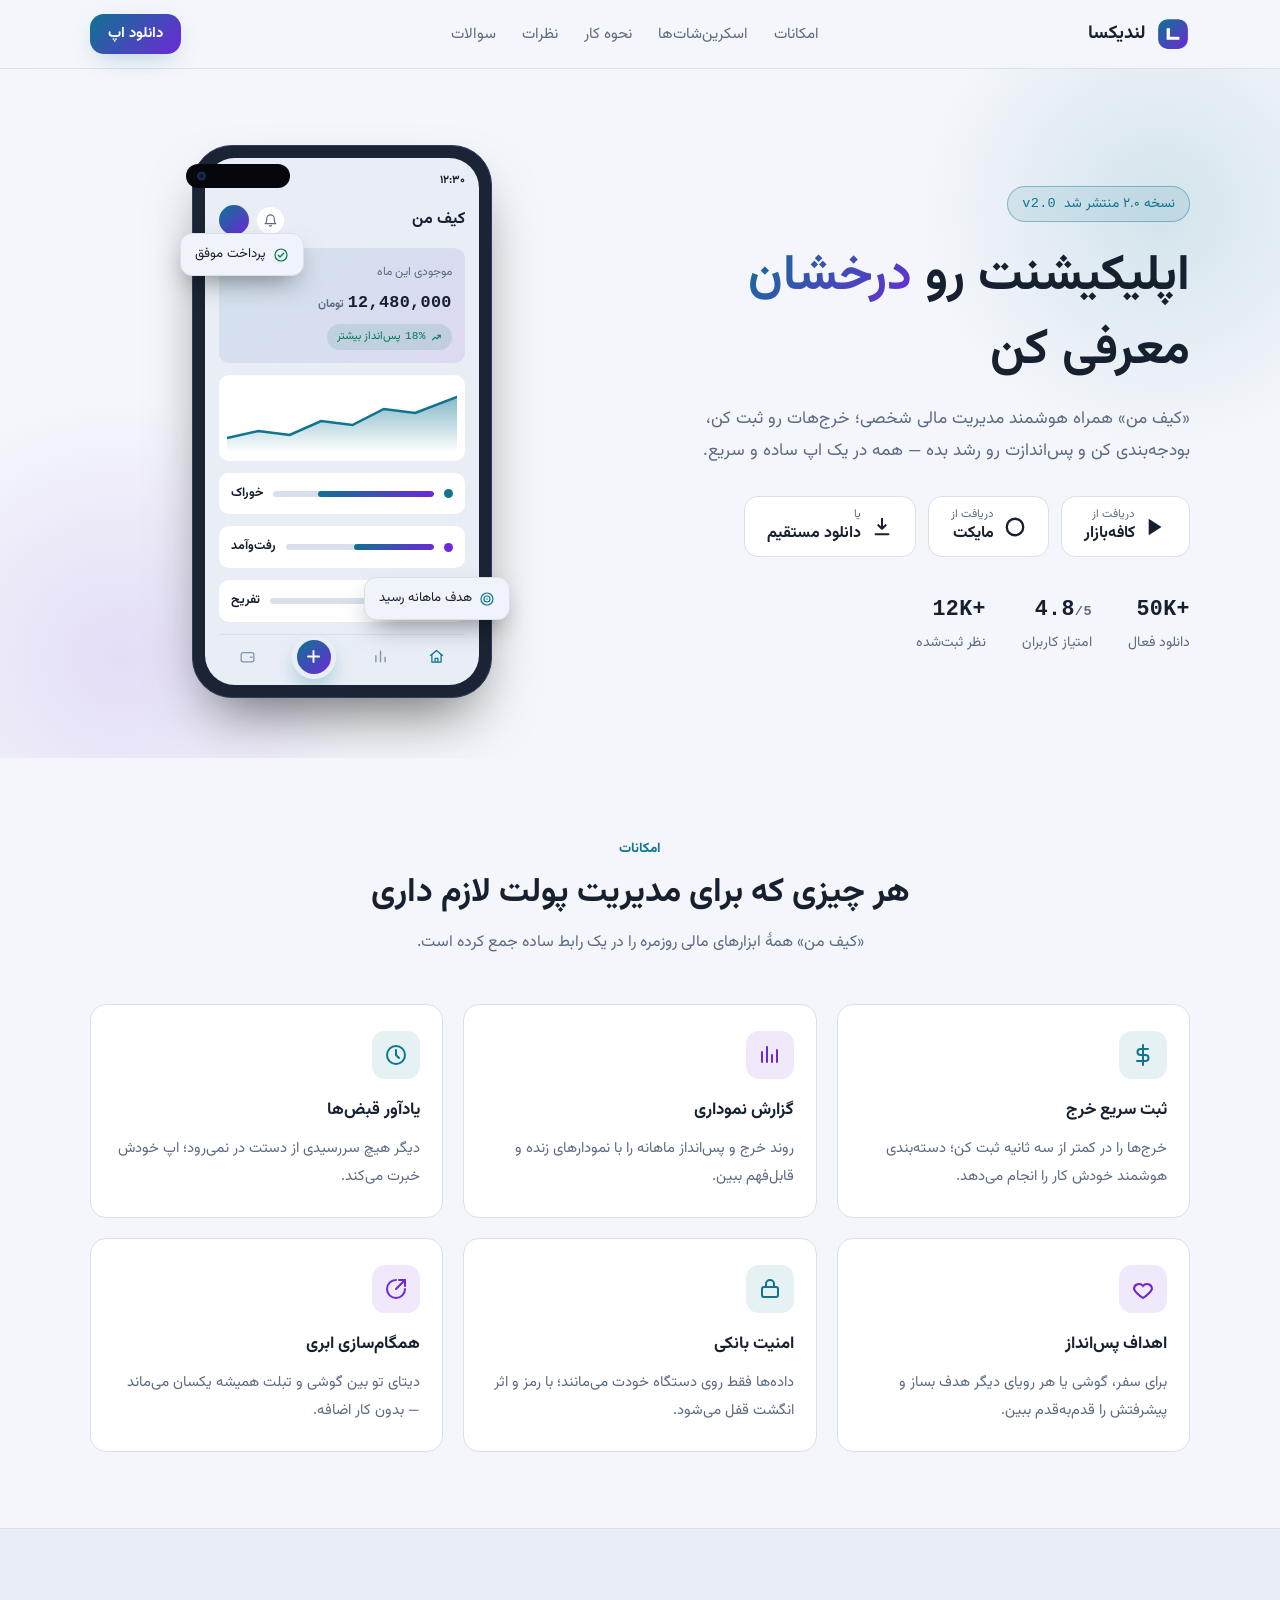
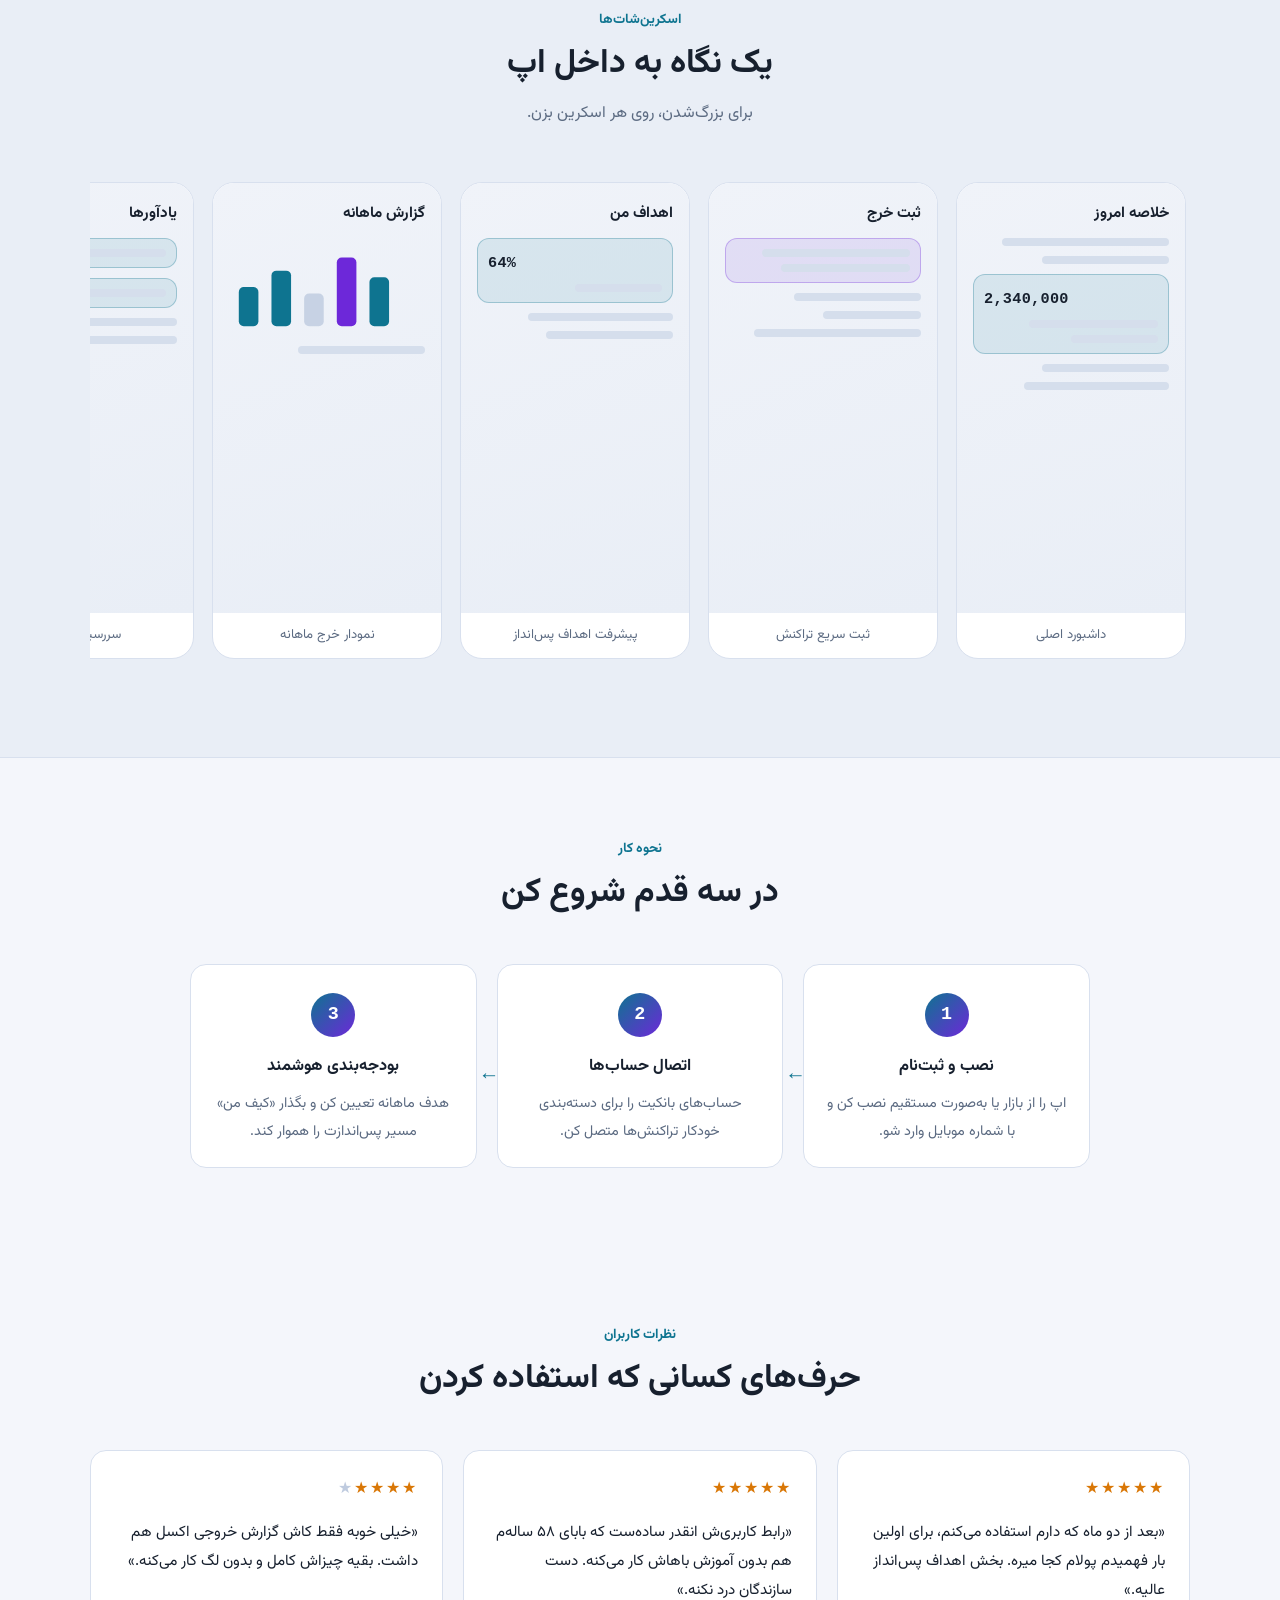
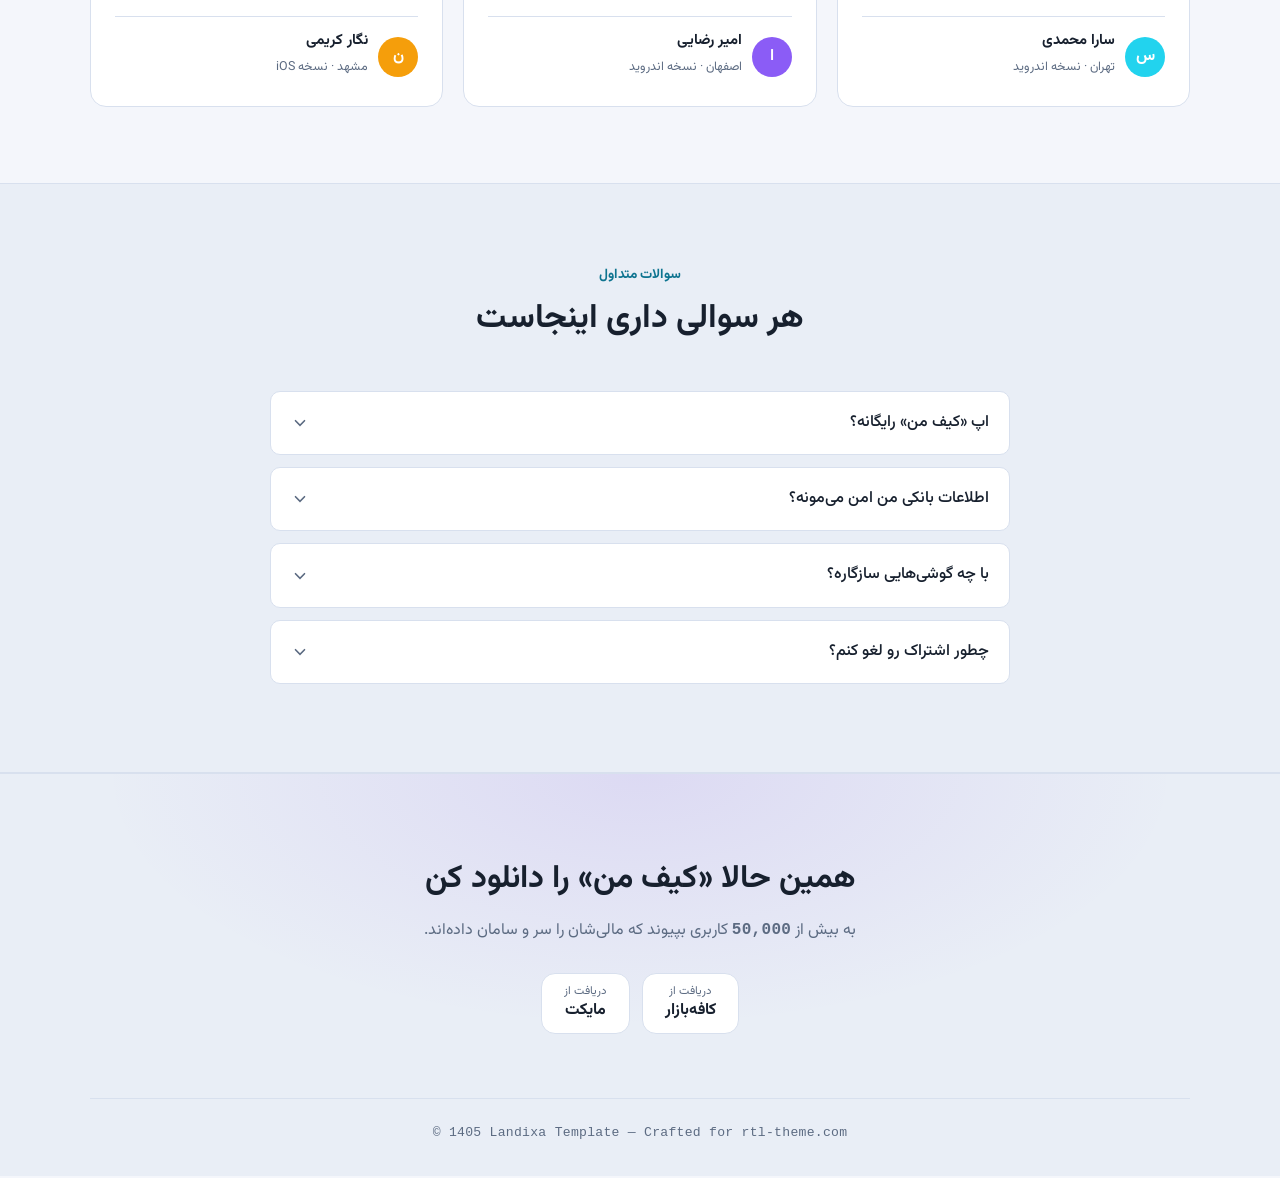
==== home-light.html @ 22a9e602 "feat: Variant B — light/minimal home (ROADMAP Phase 2 item: home-light.html) - home-light.html: copy" ====
<!DOCTYPE html>
<html lang="fa" dir="rtl" data-theme="light">
<head>
<meta charset="UTF-8">
<meta name="viewport" content="width=device-width, initial-scale=1.0">
<title>لندیکسا | قالب HTML لندینگ معرفی اپلیکیشن</title>
<meta name="description" content="لندیکسا، قالب HTML راست‌چین برای معرفی و دانلود اپلیکیشن موبایل — سریع، ریسپانسیو و بدون وابستگی خارجی">
<link rel="stylesheet" href="assets/css/style.css">
</head>
<body>

<!-- ===== Header ===== -->
<header class="site-header" id="top">
  <div class="container header-inner">
    <a class="brand" href="#top" aria-label="لندیکسا">
      <svg class="brand-mark" viewBox="0 0 32 32" width="34" height="34" aria-hidden="true">
        <defs><linearGradient id="lg" x1="0" y1="0" x2="1" y2="1">
          <stop offset="0" style="stop-color:var(--accent)"/><stop offset="1" style="stop-color:var(--accent-2)"/>
        </linearGradient></defs>
        <rect x="2" y="2" width="28" height="28" rx="9" fill="url(#lg)"/>
        <path d="M10 21.5V10.5h3.1v8.2H22v2.8z" style="fill:var(--on-accent)"/>
      </svg>
      <span class="brand-name">لندیکسا</span>
    </a>
    <nav class="main-nav" id="mainNav" aria-label="منوی اصلی">
      <a href="#features">امکانات</a>
      <a href="#screenshots">اسکرین‌شات‌ها</a>
      <a href="#how">نحوه کار</a>
      <a href="#reviews">نظرات</a>
      <a href="#faq">سوالات</a>
    </nav>
    <div class="header-actions">
      <a class="btn btn-primary btn-sm" href="#download">دانلود اپ</a>
      <button class="nav-toggle" id="navToggle" aria-expanded="false" aria-controls="mainNav" aria-label="باز و بسته کردن منو">
        <span></span><span></span><span></span>
      </button>
    </div>
  </div>
</header>

<main>
<!-- ===== Hero ===== -->
<section class="hero">
  <div class="container hero-grid">
    <div class="hero-copy">
      <span class="hero-badge">نسخه ۲.۰ منتشر شد <bdi class="en">v2.0</bdi></span>
      <h1>اپلیکیشنت رو <span class="grad">درخشان</span> معرفی کن</h1>
      <p class="lead">«کیف من» همراه هوشمند مدیریت مالی شخصی؛ خرج‌هات رو ثبت کن، بودجه‌بندی کن و پس‌اندازت رو رشد بده — همه در یک اپ ساده و سریع.</p>
      <div class="store-buttons">
        <!-- placeholder links: replace each href with the real store / APK link -->
        <a class="btn btn-store" href="#" data-store-demo aria-label="دریافت از کافه بازار">
          <svg viewBox="0 0 24 24" width="22" height="22" aria-hidden="true"><path d="M4 3l14 9L4 21V3z" fill="currentColor"/></svg>
          <span><small>دریافت از</small>کافه‌بازار</span>
        </a>
        <a class="btn btn-store" href="#" data-store-demo aria-label="دریافت از مایکت">
          <svg viewBox="0 0 24 24" width="22" height="22" aria-hidden="true"><circle cx="12" cy="12" r="9" fill="none" stroke="currentColor" stroke-width="2.5"/></svg>
          <span><small>دریافت از</small>مایکت</span>
        </a>
        <a class="btn btn-store" href="#" data-store-demo aria-label="دانلود مستقیم فایل نصب">
          <svg viewBox="0 0 24 24" width="22" height="22" aria-hidden="true"><path d="M12 3v11m0 0l-4-4m4 4l4-4M5 20h14" fill="none" stroke="currentColor" stroke-width="2.2" stroke-linecap="round"/></svg>
          <span><small>یا</small>دانلود مستقیم</span>
        </a>
      </div>
      <ul class="hero-stats">
        <li><b class="en">50K+</b><span>دانلود فعال</span></li>
        <li><b class="en">4.8<i>/5</i></b><span>امتیاز کاربران</span></li>
        <li><b class="en">12K+</b><span>نظر ثبت‌شده</span></li>
      </ul>
    </div>
    <div class="hero-visual" aria-hidden="true">
      <div class="phone">
        <div class="phone-notch"><span class="phone-cam"></span></div>
        <div class="phone-screen">
          <div class="status-bar">
            <span class="status-time">۱۲:۳۰</span>
            <span class="status-icons">
              <svg viewBox="0 0 24 24" width="14" height="14" aria-hidden="true"><path d="M3 18h3v-4H3v4zm5.5 0h3V9h-3v9zM14 18h3V5h-3v13zm5.5 0h3v-8h-3v8z" fill="currentColor"/></svg>
              <svg viewBox="0 0 24 24" width="15" height="15" aria-hidden="true"><path d="M2.5 9.5a14 14 0 0119 0M5.5 13a9.5 9.5 0 0113 0M8.6 16.4a5 5 0 016.8 0" fill="none" stroke="currentColor" stroke-width="2" stroke-linecap="round"/><circle cx="12" cy="19.5" r="1.6" fill="currentColor"/></svg>
              <svg viewBox="0 0 24 24" width="18" height="18" aria-hidden="true"><rect x="2" y="8" width="17" height="9" rx="2.5" fill="none" stroke="currentColor" stroke-width="1.8"/><path d="M22 11v3" stroke="currentColor" stroke-width="2" stroke-linecap="round"/><rect x="4.5" y="10.5" width="9" height="4" rx="1" fill="currentColor"/></svg>
            </span>
          </div>
          <div class="app-head">
            <span class="app-title">کیف من</span>
            <span class="app-head-end">
              <span class="app-bell">
                <svg viewBox="0 0 24 24" width="15" height="15" aria-hidden="true"><path d="M18 9a6 6 0 10-12 0c0 6.5-2.5 8-2.5 8h17S18 15.5 18 9z" fill="none" stroke="currentColor" stroke-width="1.8" stroke-linecap="round" stroke-linejoin="round"/><path d="M10.3 20a2 2 0 003.4 0" fill="none" stroke="currentColor" stroke-width="1.8" stroke-linecap="round"/></svg>
              </span>
              <span class="app-avatar"></span>
            </span>
          </div>
          <div class="app-balance">
            <small>موجودی این ماه</small>
            <b><span class="en">12,480,000</span> <i>تومان</i></b>
            <span class="chip chip-up">
              <svg viewBox="0 0 24 24" width="11" height="11" aria-hidden="true"><path d="M3 17l6-6 4 4 7-8" fill="none" stroke="currentColor" stroke-width="2.4" stroke-linecap="round" stroke-linejoin="round"/><path d="M14.5 7H20v5.5" fill="none" stroke="currentColor" stroke-width="2.4" stroke-linecap="round" stroke-linejoin="round"/></svg>
              <span class="en">18%</span> پس‌انداز بیشتر
            </span>
          </div>
          <div class="app-chart">
            <svg aria-hidden="true" viewBox="0 0 220 70" preserveAspectRatio="none">
              <defs><linearGradient id="cg" x1="0" y1="0" x2="0" y2="1">
                <stop offset="0" style="stop-color:var(--accent)" stop-opacity=".5"/><stop offset="1" style="stop-color:var(--accent)" stop-opacity="0"/>
              </linearGradient></defs>
              <path d="M0 55 L30 48 L60 52 L90 38 L120 42 L150 26 L180 30 L220 14 L220 70 L0 70 Z" fill="url(#cg)"/>
              <path d="M0 55 L30 48 L60 52 L90 38 L120 42 L150 26 L180 30 L220 14" fill="none" style="stroke:var(--accent)" stroke-width="2.5" stroke-linecap="round"/>
            </svg>
          </div>
          <div class="app-row"><span class="dot dot-a"></span><div class="bar"><i style="inline-size:72%"></i></div><b>خوراک</b></div>
          <div class="app-row"><span class="dot dot-b"></span><div class="bar"><i style="inline-size:54%"></i></div><b>رفت‌وآمد</b></div>
          <div class="app-row"><span class="dot dot-c"></span><div class="bar"><i style="inline-size:33%"></i></div><b>تفریح</b></div>
          <div class="app-nav">
            <span class="app-nav-btn on">
              <svg viewBox="0 0 24 24" width="17" height="17" aria-hidden="true"><path d="M3.5 10.5L12 3.5l8.5 7" fill="none" stroke="currentColor" stroke-width="1.8" stroke-linecap="round" stroke-linejoin="round"/><path d="M5.5 9.5V20h13V9.5" fill="none" stroke="currentColor" stroke-width="1.8" stroke-linecap="round" stroke-linejoin="round"/><path d="M10 20v-5.5h4V20" fill="none" stroke="currentColor" stroke-width="1.8" stroke-linejoin="round"/></svg>
            </span>
            <span class="app-nav-btn">
              <svg viewBox="0 0 24 24" width="17" height="17" aria-hidden="true"><path d="M5.5 19.5V11M12 19.5V4.5M18.5 19.5v-6.5" fill="none" stroke="currentColor" stroke-width="2" stroke-linecap="round"/></svg>
            </span>
            <span class="app-fab">
              <svg viewBox="0 0 24 24" width="19" height="19" aria-hidden="true"><path d="M12 5v14M5 12h14" fill="none" stroke="currentColor" stroke-width="2.4" stroke-linecap="round"/></svg>
            </span>
            <span class="app-nav-btn">
              <svg viewBox="0 0 24 24" width="17" height="17" aria-hidden="true"><rect x="3" y="6.5" width="18" height="13" rx="3" fill="none" stroke="currentColor" stroke-width="1.8"/><path d="M16 13h2.5" stroke="currentColor" stroke-width="1.8" stroke-linecap="round"/></svg>
            </span>
          </div>
        </div>
      </div>
      <div class="float-chip fc-1">
        <svg viewBox="0 0 24 24" width="16" height="16" aria-hidden="true"><circle cx="12" cy="12" r="9" fill="none" stroke="currentColor" stroke-width="1.8"/><path d="M8 12.5l2.5 2.5L16 9.5" fill="none" stroke="currentColor" stroke-width="2" stroke-linecap="round" stroke-linejoin="round"/></svg>
        پرداخت موفق
      </div>
      <div class="float-chip fc-2">
        <svg viewBox="0 0 24 24" width="16" height="16" aria-hidden="true"><circle cx="12" cy="12" r="9" fill="none" stroke="currentColor" stroke-width="1.8"/><circle cx="12" cy="12" r="4.5" fill="none" stroke="currentColor" stroke-width="1.8"/><circle cx="12" cy="12" r="1.2" fill="currentColor"/></svg>
        هدف ماهانه رسید
      </div>
    </div>
  </div>
</section>
<!-- ===== Features ===== -->
<section class="section" id="features">
  <div class="container">
    <div class="section-head">
      <span class="kicker">امکانات</span>
      <h2>هر چیزی که برای مدیریت پولت لازم داری</h2>
      <p>«کیف من» همهٔ ابزارهای مالی روزمره را در یک رابط ساده جمع کرده است.</p>
    </div>
    <div class="features-grid">
      <article class="feature-card">
        <div class="feature-icon"><svg aria-hidden="true" viewBox="0 0 24 24" width="24" height="24" fill="none" stroke="currentColor" stroke-width="2" stroke-linecap="round"><path d="M12 2v20M17 6H9.5a3 3 0 000 6h5a3 3 0 010 6H6"/></svg></div>
        <h3>ثبت سریع خرج</h3>
        <p>خرج‌ها را در کمتر از سه ثانیه ثبت کن؛ دسته‌بندی هوشمند خودش کار را انجام می‌دهد.</p>
      </article>
      <article class="feature-card">
        <div class="feature-icon"><svg aria-hidden="true" viewBox="0 0 24 24" width="24" height="24" fill="none" stroke="currentColor" stroke-width="2" stroke-linecap="round"><path d="M4 19V9m5 10V4m5 15v-7m5 7V7"/></svg></div>
        <h3>گزارش نموداری</h3>
        <p>روند خرج و پس‌انداز ماهانه را با نمودارهای زنده و قابل‌فهم ببین.</p>
      </article>
      <article class="feature-card">
        <div class="feature-icon"><svg aria-hidden="true" viewBox="0 0 24 24" width="24" height="24" fill="none" stroke="currentColor" stroke-width="2" stroke-linecap="round"><circle cx="12" cy="12" r="9"/><path d="M12 7v5l3 3"/></svg></div>
        <h3>یادآور قبض‌ها</h3>
        <p>دیگر هیچ سررسیدی از دستت در نمی‌رود؛ اپ خودش خبرت می‌کند.</p>
      </article>
      <article class="feature-card">
        <div class="feature-icon"><svg aria-hidden="true" viewBox="0 0 24 24" width="24" height="24" fill="none" stroke="currentColor" stroke-width="2" stroke-linecap="round"><path d="M12 21s-7-4.6-9-9a5 5 0 019-3 5 5 0 019 3c-2 4.4-9 9-9 9z"/></svg></div>
        <h3>اهداف پس‌انداز</h3>
        <p>برای سفر، گوشی یا هر رویای دیگر هدف بساز و پیشرفتش را قدم‌به‌قدم ببین.</p>
      </article>
      <article class="feature-card">
        <div class="feature-icon"><svg aria-hidden="true" viewBox="0 0 24 24" width="24" height="24" fill="none" stroke="currentColor" stroke-width="2" stroke-linecap="round"><rect x="4" y="10" width="16" height="10" rx="2"/><path d="M8 10V7a4 4 0 018 0v3"/></svg></div>
        <h3>امنیت بانکی</h3>
        <p>داده‌ها فقط روی دستگاه خودت می‌مانند؛ با رمز و اثر انگشت قفل می‌شود.</p>
      </article>
      <article class="feature-card">
        <div class="feature-icon"><svg aria-hidden="true" viewBox="0 0 24 24" width="24" height="24" fill="none" stroke="currentColor" stroke-width="2" stroke-linecap="round"><path d="M21 12a9 9 0 11-9-9"/><path d="M21 3l-9 9"/><path d="M15 3h6v6"/></svg></div>
        <h3>همگام‌سازی ابری</h3>
        <p>دیتای تو بین گوشی و تبلت همیشه یکسان می‌ماند — بدون کار اضافه.</p>
      </article>
    </div>
  </div>
</section>
<!-- ===== Screenshots ===== -->
<section class="section section-alt" id="screenshots">
  <div class="container">
    <div class="section-head">
      <span class="kicker">اسکرین‌شات‌ها</span>
      <h2>یک نگاه به داخل اپ</h2>
      <p>برای بزرگ‌شدن، روی هر اسکرین بزن.</p>
    </div>
    <div class="shots-scroll" tabindex="0" aria-label="گالری اسکرین‌شات — با اسکرول ببینید">
      <figure class="shot" data-shot tabindex="0" role="button" aria-label="بزرگ‌نمایی: داشبورد اصلی">
        <div class="shot-screen">
          <b>خلاصه امروز</b>
          <span class="ln ln-a"></span><span class="ln ln-b"></span>
          <div class="shot-block"><b class="en">2,340,000</b><span class="ln ln-c"></span><span class="ln ln-d"></span></div>
          <span class="ln ln-b"></span><span class="ln ln-c"></span>
        </div>
        <figcaption class="shot-caption">داشبورد اصلی</figcaption>
      </figure>
      <figure class="shot" data-shot tabindex="0" role="button" aria-label="بزرگ‌نمایی: ثبت سریع تراکنش">
        <div class="shot-screen alt">
          <b>ثبت خرج</b>
          <div class="shot-block"><span class="ln ln-a"></span><span class="ln ln-c"></span></div>
          <span class="ln ln-b"></span><span class="ln ln-d"></span><span class="ln ln-a"></span>
        </div>
        <figcaption class="shot-caption">ثبت سریع تراکنش</figcaption>
      </figure>
      <figure class="shot" data-shot tabindex="0" role="button" aria-label="بزرگ‌نمایی: پیشرفت اهداف پس‌انداز">
        <div class="shot-screen">
          <b>اهداف من</b>
          <div class="shot-block"><b class="en">64%</b><span class="ln ln-d"></span></div>
          <span class="ln ln-c"></span><span class="ln ln-b"></span>
        </div>
        <figcaption class="shot-caption">پیشرفت اهداف پس‌انداز</figcaption>
      </figure>
      <figure class="shot" data-shot tabindex="0" role="button" aria-label="بزرگ‌نمایی: نمودار خرج ماهانه">
        <div class="shot-screen alt">
          <b>گزارش ماهانه</b>
          <svg aria-hidden="true" viewBox="0 0 120 60" style="inline-size:100%"><rect x="6" y="30" width="12" height="24" rx="3" style="fill:var(--accent)"/><rect x="26" y="20" width="12" height="34" rx="3" style="fill:var(--accent)"/><rect x="46" y="34" width="12" height="20" rx="3" style="fill:var(--data-idle)"/><rect x="66" y="12" width="12" height="42" rx="3" style="fill:var(--accent-2)"/><rect x="86" y="24" width="12" height="30" rx="3" style="fill:var(--accent)"/></svg>
          <span class="ln ln-b"></span>
        </div>
        <figcaption class="shot-caption">نمودار خرج ماهانه</figcaption>
      </figure>
      <figure class="shot" data-shot tabindex="0" role="button" aria-label="بزرگ‌نمایی: سررسید قبض‌ها">
        <div class="shot-screen">
          <b>یادآورها</b>
          <div class="shot-block"><span class="ln ln-a"></span></div>
          <div class="shot-block"><span class="ln ln-c"></span></div>
          <span class="ln ln-b"></span><span class="ln ln-d"></span>
        </div>
        <figcaption class="shot-caption">سررسید قبض‌ها</figcaption>
      </figure>
    </div>
  </div>
</section>

<!-- ===== How it works ===== -->
<section class="section" id="how">
  <div class="container">
    <div class="section-head">
      <span class="kicker">نحوه کار</span>
      <h2>در سه قدم شروع کن</h2>
    </div>
    <ol class="steps-grid">
      <li class="step-card">
        <b class="step-num en">1</b>
        <h3>نصب و ثبت‌نام</h3>
        <p>اپ را از بازار یا به‌صورت مستقیم نصب کن و با شماره موبایل وارد شو.</p>
      </li>
      <li class="step-card">
        <b class="step-num en">2</b>
        <h3>اتصال حساب‌ها</h3>
        <p>حساب‌های بانکیت را برای دسته‌بندی خودکار تراکنش‌ها متصل کن.</p>
      </li>
      <li class="step-card">
        <b class="step-num en">3</b>
        <h3>بودجه‌بندی هوشمند</h3>
        <p>هدف ماهانه تعیین کن و بگذار «کیف من» مسیر پس‌اندازت را هموار کند.</p>
      </li>
    </ol>
  </div>
</section>
<!-- ===== Reviews ===== -->
<section class="section" id="reviews">
  <div class="container">
    <div class="section-head">
      <span class="kicker">نظرات کاربران</span>
      <h2>حرف‌های کسانی که استفاده کردن</h2>
    </div>
    <div class="reviews-grid">
      <article class="review-card">
        <div class="review-stars" aria-label="امتیاز 5 از 5">★★★★★</div>
        <p>«بعد از دو ماه که دارم استفاده می‌کنم، برای اولین بار فهمیدم پولام کجا میره. بخش اهداف پس‌انداز عالیه.»</p>
        <footer><span class="review-avatar" style="--av:#22D3EE">س</span><div><b>سارا محمدی</b><small>تهران · نسخه اندروید</small></div></footer>
      </article>
      <article class="review-card">
        <div class="review-stars" aria-label="امتیاز 5 از 5">★★★★★</div>
        <p>«رابط کاربری‌ش انقدر ساده‌ست که بابای ۵۸ ساله‌م هم بدون آموزش باهاش کار می‌کنه. دست سازندگان درد نکنه.»</p>
        <footer><span class="review-avatar" style="--av:#8B5CF6">ا</span><div><b>امیر رضایی</b><small>اصفهان · نسخه اندروید</small></div></footer>
      </article>
      <article class="review-card">
        <div class="review-stars" aria-label="امتیاز 4 از 5">★★★★<span class="off">★</span></div>
        <p>«خیلی خوبه فقط کاش گزارش خروجی اکسل هم داشت. بقیه چیزاش کامل و بدون لگ کار می‌کنه.»</p>
        <footer><span class="review-avatar" style="--av:#F59E0B">ن</span><div><b>نگار کریمی</b><small>مشهد · نسخه iOS</small></div></footer>
      </article>
    </div>
  </div>
</section>

<!-- ===== FAQ ===== -->
<section class="section section-alt" id="faq">
  <div class="container faq-wrap">
    <div class="section-head">
      <span class="kicker">سوالات متداول</span>
      <h2>هر سوالی داری اینجاست</h2>
    </div>
    <details class="faq-item">
      <summary>اپ «کیف من» رایگانه؟<svg class="faq-chev" aria-hidden="true" viewBox="0 0 24 24" width="18" height="18"><path d="M6 9l6 6 6-6" fill="none" stroke="currentColor" stroke-width="2.2" stroke-linecap="round"/></svg></summary>
      <p>نسخه پایه کاملاً رایگانه. امکانات حرفه‌ای مثل گزارش نامحدود و همگام‌سازی ابری در اشتراک «کیف من پلاس» ارائه می‌شود.</p>
    </details>
    <details class="faq-item">
      <summary>اطلاعات بانکی من امن می‌مونه؟<svg class="faq-chev" aria-hidden="true" viewBox="0 0 24 24" width="18" height="18"><path d="M6 9l6 6 6-6" fill="none" stroke="currentColor" stroke-width="2.2" stroke-linecap="round"/></svg></summary>
      <p>بله. داده‌ها به‌صورت رمزنگاری‌شده فقط روی دستگاه شما ذخیره می‌شوند و هیچ اطلاعات حساسی روی سرور نگهداری نمی‌شود.</p>
    </details>
    <details class="faq-item">
      <summary>با چه گوشی‌هایی سازگاره؟<svg class="faq-chev" aria-hidden="true" viewBox="0 0 24 24" width="18" height="18"><path d="M6 9l6 6 6-6" fill="none" stroke="currentColor" stroke-width="2.2" stroke-linecap="round"/></svg></summary>
      <p>اندروید <span class="en">8+</span> و iOS <span class="en">13+</span>. روی تبلت هم رابط بهینه‌شده دارد.</p>
    </details>
    <details class="faq-item">
      <summary>چطور اشتراک رو لغو کنم؟<svg class="faq-chev" aria-hidden="true" viewBox="0 0 24 24" width="18" height="18"><path d="M6 9l6 6 6-6" fill="none" stroke="currentColor" stroke-width="2.2" stroke-linecap="round"/></svg></summary>
      <p>از مسیر تنظیمات ← حساب کاربری ← مدیریت اشتراک، هر زمان بدون جریمه قابل لغو است.</p>
    </details>
  </div>
</section>

<!-- ===== Final CTA + Footer ===== -->
</main>
<footer class="site-footer" id="download">
  <div class="container">
    <div class="cta-box">
      <h2>همین حالا «کیف من» را دانلود کن</h2>
      <p>به بیش از <b class="en">50,000</b> کاربری بپیوند که مالی‌شان را سر و سامان داده‌اند.</p>
      <div class="store-buttons center">
        <!-- placeholder links: replace each href with the real store link -->
        <a class="btn btn-store light" href="#" data-store-demo aria-label="دریافت از کافه بازار"><span><small>دریافت از</small>کافه‌بازار</span></a>
        <a class="btn btn-store light" href="#" data-store-demo aria-label="دریافت از مایکت"><span><small>دریافت از</small>مایکت</span></a>
      </div>
    </div>
    <div class="footer-bottom en">© 1405 Landixa Template — Crafted for rtl-theme.com</div>
  </div>
</footer>

<!-- Lightbox (single instance) -->
<div class="lightbox" id="lightbox" role="dialog" aria-modal="true" aria-label="نمایش اسکرین‌شات">
  <button class="lb-close" id="lbClose" aria-label="بستن">×</button>
  <div class="lb-body" id="lbBody"></div>
</div>
<script src="assets/js/main.js" defer></script>
</body>
</html>
---- assets/css/style.css ----
/* ============================================================
   Landixa — RTL App-Landing HTML Template
   style.css · part 1: tokens, base, fonts, header, hero
   Logical properties only (inline-start/end) — LTR twin flips via [dir]
   ============================================================ */

/* ---- Fonts (local, no CDN) ---- */
@font-face{font-family:'Vazirmatn';src:url('../fonts/Vazirmatn-Regular.woff2') format('woff2');
  font-weight:400;font-style:normal;font-display:swap}
@font-face{font-family:'Vazirmatn';src:url('../fonts/Vazirmatn-Medium.woff2') format('woff2');
  font-weight:500 600;font-style:normal;font-display:swap}
@font-face{font-family:'Vazirmatn';src:url('../fonts/Vazirmatn-Bold.woff2') format('woff2');
  font-weight:700 800;font-style:normal;font-display:swap}

/* ---- Design tokens ---- */
/* ============================================================
   Color tokens — every color in the template lives here (or in a
   variant block below). Components only reference var(--...).
   Default = Variant A (dark gradient).
   ============================================================ */
:root{
  /* surfaces */
  --bg:#0B0F17;
  --bg-soft:#0F1522;
  --card:#131A26;
  --card-2:#182234;
  --border:#232E44;
  --hover-border:#3A4869;
  --line:#24304A;
  /* text */
  --text:#E8EDF6;
  --muted:#93A0B8;
  /* accent family */
  --accent:#22D3EE;
  --accent-2:#8B5CF6;
  --accent-2-bright:#A78BFA;
  --grad:linear-gradient(135deg,#22D3EE,#8B5CF6);
  --on-accent:#07121A;
  --accent-soft:rgba(34,211,238,.12);
  --accent-2-soft:rgba(139,92,246,.12);
  --accent-border:rgba(34,211,238,.35);
  --accent-border-soft:rgba(34,211,238,.25);
  --accent-2-border-soft:rgba(139,92,246,.25);
  --glow-accent:rgba(34,211,238,.16);
  --glow-accent-2:rgba(139,92,246,.14);
  --app-grad:linear-gradient(135deg,rgba(34,211,238,.14),rgba(139,92,246,.14));
  --shadow-accent:rgba(34,211,238,.45);
  --shadow-accent-2:rgba(139,92,246,.55);
  --shadow-accent-strong:rgba(34,211,238,.55);
  /* semantic */
  --success:#34D399;
  --success-soft:rgba(52,211,153,.15);
  --warn:#FBBF24;
  /* chrome */
  --header-bg:rgba(11,15,23,.82);
  --overlay:rgba(5,8,14,.86);
  --scroll:#2A3650;
  --scroll-hover:#3A4869;
  /* app mockup: device hardware + screen data colors */
  --device:#1B2434;
  --device-border:#303D5C;
  --device-notch:#05070C;
  --device-cam:#0B1220;
  --device-cam-ring:#1B2740;
  --device-cam-glow:rgba(90,130,255,.55);
  --nav-idle:#5A6B8C;
  --data-3:#F59E0B;
  --data-idle:#33415E;
  /* layout (unchanged by themes) */
  --radius:16px;
  --radius-sm:10px;
  --container:1140px;
  --mono:"Consolas","Menlo",monospace;
}

/* ============================================================
   Variant themes (Phase 2A) — token overrides only.
   Pages set <html data-theme="light|warm">; structure and
   component rules are shared, never duplicated.
   The phone device colors stay dark on purpose: a physical
   device is dark on any page background.
   ============================================================ */
html[data-theme="light"]{
  --bg:#F4F6FB;
  --bg-soft:#E9EEF6;
  --card:#FFFFFF;
  --card-2:#F0F3F9;
  --border:#D8E0EE;
  --hover-border:#BFCBDF;
  --line:#D5DEEC;
  --text:#17202E;
  --muted:#5C6B82;
  --accent:#0E7490;
  --accent-2:#6D28D9;
  --accent-2-bright:#6D28D9;
  --grad:linear-gradient(135deg,#0E7490,#6D28D9);
  --on-accent:#FFFFFF;
  --accent-soft:rgba(14,116,144,.10);
  --accent-2-soft:rgba(109,40,217,.10);
  --accent-border:rgba(14,116,144,.40);
  --accent-border-soft:rgba(14,116,144,.30);
  --accent-2-border-soft:rgba(109,40,217,.30);
  --glow-accent:rgba(14,116,144,.14);
  --glow-accent-2:rgba(109,40,217,.12);
  --app-grad:linear-gradient(135deg,rgba(14,116,144,.10),rgba(109,40,217,.10));
  --shadow-accent:rgba(14,116,144,.35);
  --shadow-accent-2:rgba(109,40,217,.35);
  --shadow-accent-strong:rgba(14,116,144,.45);
  --success:#047857;
  --success-soft:rgba(4,120,87,.12);
  --warn:#D97706;
  --header-bg:rgba(244,246,251,.82);
  --overlay:rgba(15,23,42,.55);
  --scroll:#C3CDDF;
  --scroll-hover:#A9B7CE;
  --nav-idle:#8494AB;
  --data-idle:#C7D2E4;
}
html[data-theme="warm"]{
  --accent:#FB923C;
  --accent-2:#F43F5E;
  --accent-2-bright:#FB7185;
  --grad:linear-gradient(135deg,#FB923C,#F43F5E);
  --accent-soft:rgba(251,146,60,.12);
  --accent-2-soft:rgba(244,63,94,.12);
  --accent-border:rgba(251,146,60,.35);
  --accent-border-soft:rgba(251,146,60,.25);
  --accent-2-border-soft:rgba(244,63,94,.25);
  --glow-accent:rgba(251,146,60,.16);
  --glow-accent-2:rgba(244,63,94,.14);
  --app-grad:linear-gradient(135deg,rgba(251,146,60,.14),rgba(244,63,94,.14));
  --shadow-accent:rgba(251,146,60,.45);
  --shadow-accent-2:rgba(244,63,94,.55);
  --shadow-accent-strong:rgba(251,146,60,.55);
}

/* ---- Base / reset ---- */
*,*::before,*::after{box-sizing:border-box;margin:0;padding:0}
html{scroll-behavior:smooth;scroll-padding-block-start:84px}
body{
  font-family:'Vazirmatn',Tahoma,sans-serif;
  background:var(--bg);color:var(--text);
  line-height:1.9;               /* Persian needs tall leading */
  letter-spacing:0;              /* connected script — never track */
  overflow-x:hidden;
  text-align:start;
}
img,svg{display:block;max-width:100%}
a{color:inherit;text-decoration:none}
ul{list-style:none}
button{font-family:inherit;background:none;border:0;color:inherit;cursor:pointer}
.container{max-width:var(--container);margin-inline:auto;padding-inline:20px}

/* Latin fragments (numbers/emails) stay LTR + monospace per house standard */
.en{font-family:var(--mono);direction:ltr;unicode-bidi:isolate;letter-spacing:.02em}

/* Dark custom scrollbar (house standard) */
::-webkit-scrollbar{width:10px;height:10px}
::-webkit-scrollbar-track{background:var(--bg)}
::-webkit-scrollbar-thumb{background:var(--scroll);border-radius:8px;border:2px solid var(--bg)}
::-webkit-scrollbar-thumb:hover{background:var(--scroll-hover)}
html{scrollbar-color:var(--scroll) var(--bg);scrollbar-width:thin}

/* Focus ring — visible for keyboard users */
:focus-visible{outline:2px solid var(--accent);outline-offset:3px;border-radius:4px}

/* ---- Buttons ---- */
.btn{display:inline-flex;align-items:center;gap:10px;font-weight:700;border-radius:14px;
  transition:transform .18s ease, box-shadow .18s ease, background-color .18s ease;line-height:1.6}
.btn:hover{transform:translateY(-2px)}
.btn-primary{background:var(--grad);color:var(--on-accent);padding:12px 26px;
  box-shadow:0 8px 24px -8px var(--shadow-accent)}
.btn-primary:hover{box-shadow:0 12px 30px -8px var(--shadow-accent-2)}
.btn-sm{padding:8px 18px;font-size:.92rem}
.btn-store{background:var(--card);border:1px solid var(--border);padding:10px 22px;color:var(--text)}
.btn-store small{display:block;font-weight:400;font-size:.72rem;color:var(--muted);line-height:1.3}
.btn-store span{font-weight:700;font-size:1rem;line-height:1.5}
.btn-store:hover{background:var(--card-2)}

/* ---- Header ---- */
.site-header{position:sticky;top:0;z-index:50;background:var(--header-bg);
  backdrop-filter:blur(14px);-webkit-backdrop-filter:blur(14px);
  border-bottom:1px solid var(--border)}
.header-inner{display:flex;align-items:center;justify-content:space-between;gap:16px;height:68px}
.brand{display:flex;align-items:center;gap:10px;font-weight:800;font-size:1.15rem}
.main-nav{display:flex;gap:26px;font-size:.95rem;color:var(--muted)}
.main-nav a{position:relative;padding-block:6px;transition:color .15s ease}
.main-nav a:hover{color:var(--text)}
.main-nav a::after{content:'';position:absolute;inset-inline-start:0;bottom:0;width:0;height:2px;
  background:var(--grad);border-radius:2px;transition:width .2s ease}
.main-nav a:hover::after{width:100%}
.header-actions{display:flex;align-items:center;gap:12px}
.nav-toggle{display:none;flex-direction:column;gap:5px;padding:8px}
.nav-toggle span{width:22px;height:2px;background:var(--text);border-radius:2px;transition:.25s}
.nav-toggle[aria-expanded="true"] span:nth-child(1){transform:translateY(7px) rotate(45deg)}
.nav-toggle[aria-expanded="true"] span:nth-child(2){opacity:0}
.nav-toggle[aria-expanded="true"] span:nth-child(3){transform:translateY(-7px) rotate(-45deg)}

/* ---- Hero ---- */
.hero{position:relative;padding-block:76px 60px;overflow:hidden}
.hero::before{content:'';position:absolute;inset-inline-start:-140px;top:-120px;width:520px;height:520px;
  background:radial-gradient(circle,var(--glow-accent),transparent 65%);pointer-events:none}
.hero::after{content:'';position:absolute;inset-inline-end:-160px;bottom:-180px;width:560px;height:560px;
  background:radial-gradient(circle,var(--glow-accent-2),transparent 65%);pointer-events:none}
.hero-grid{position:relative;display:grid;grid-template-columns:1.05fr .95fr;gap:40px;align-items:center}
.hero-badge{display:inline-flex;align-items:center;gap:8px;background:var(--accent-soft);
  border:1px solid var(--accent-border);color:var(--accent);border-radius:999px;
  padding:4px 14px;font-size:.85rem;margin-block-end:18px}
.hero h1{font-size:clamp(1.9rem,4.2vw,3.1rem);font-weight:800;line-height:1.5;margin-block-end:14px}
.grad{background:var(--grad);-webkit-background-clip:text;background-clip:text;color:transparent}
.lead{color:var(--muted);font-size:1.08rem;max-width:52ch;margin-block-end:28px}
.store-buttons{display:flex;flex-wrap:wrap;gap:12px;margin-block-end:32px}
.hero-stats{display:flex;gap:36px;flex-wrap:wrap}
.hero-stats li{display:flex;flex-direction:column}
.hero-stats b{font-size:1.35rem;font-weight:800}
.hero-stats b i{font-style:normal;font-size:.85rem;color:var(--muted)}
.hero-stats span{color:var(--muted);font-size:.88rem}
/* ---- Hero phone mockup (pure CSS/SVG) ---- */
.hero-visual{position:relative;width:fit-content;margin-inline:auto}
.phone{width:min(300px,80vw);background:var(--device);border:1px solid var(--device-border);border-radius:40px;
  padding:12px;box-shadow:0 30px 60px -20px rgba(0,0,0,.6);position:relative;z-index:1;
  animation:floaty 6s ease-in-out infinite}
@keyframes floaty{0%,100%{transform:translateY(0)}50%{transform:translateY(-10px)}}
.phone-notch{position:absolute;top:18px;inset-inline-start:50%;transform:translateX(-50%);
  width:104px;height:24px;background:var(--device-notch);border-radius:999px;z-index:2}
.phone-cam{position:absolute;inset-inline-end:12px;top:50%;transform:translateY(-50%);
  width:7px;height:7px;border-radius:50%;background:var(--device-cam);
  box-shadow:inset 0 0 3px var(--device-cam-glow),0 0 0 1px var(--device-cam-ring)}
.phone-screen{background:var(--bg-soft);border-radius:30px;padding:0 14px 12px;display:flex;
  flex-direction:column;gap:12px;min-height:520px;overflow:hidden}
/* realistic status bar: time on the inline-start (reading-order) side,
   signal/wifi/battery on the other — flips automatically with dir */
.status-bar{display:flex;align-items:center;justify-content:space-between;
  padding-block:12px 2px;font-size:.7rem;color:var(--text)}
.status-time{font-weight:700}
.status-icons{display:flex;align-items:center;gap:5px}
.app-head{display:flex;align-items:center;justify-content:space-between}
.app-title{font-weight:800;font-size:1rem}
.app-head-end{display:flex;align-items:center;gap:8px}
.app-bell{display:grid;place-items:center;width:27px;height:27px;border-radius:50%;
  background:var(--card);color:var(--muted)}
.app-avatar{width:30px;height:30px;border-radius:50%;background:var(--grad)}
.app-balance{background:var(--app-grad);
  border:1px solid var(--border);border-radius:var(--radius-sm);padding:12px;display:flex;
  flex-direction:column;gap:4px}
.app-balance small{color:var(--muted);font-size:.75rem}
.app-balance b{font-size:1.05rem}
.app-balance i{font-style:normal;font-size:.72rem;color:var(--muted)}
.chip{align-self:flex-start;border-radius:999px;padding:2px 10px;font-size:.7rem}
.chip-up{display:inline-flex;align-items:center;gap:5px;
  background:var(--success-soft);color:var(--success)}
.app-chart{background:var(--card);border-radius:var(--radius-sm);padding:8px;height:86px}
.app-chart svg{width:100%;height:100%}
.app-row{display:flex;align-items:center;gap:10px;background:var(--card);
  border-radius:var(--radius-sm);padding:9px 12px;font-size:.78rem}
.dot{width:9px;height:9px;border-radius:50%}
.dot-a{background:var(--accent)}.dot-b{background:var(--accent-2)}.dot-c{background:var(--data-3)}
.bar{flex:1;height:6px;background:var(--border);border-radius:99px;overflow:hidden}
.bar i{display:block;height:100%;background:var(--grad);border-radius:99px}
/* bottom tab bar with a floating action button (pure CSS/SVG) */
.app-nav{margin-top:auto;display:flex;align-items:center;justify-content:space-around;
  padding-block:10px 4px;border-top:1px solid var(--border)}
.app-nav-btn{display:grid;place-items:center;width:24px;height:24px;color:var(--nav-idle)}
.app-nav-btn.on{color:var(--accent)}
.app-fab{width:44px;height:44px;border-radius:50%;background:var(--grad);color:var(--on-accent);
  display:grid;place-items:center;margin-block:-22px;border:5px solid var(--bg-soft);
  box-shadow:0 10px 22px -6px var(--shadow-accent-strong)}
.float-chip{position:absolute;display:flex;align-items:center;gap:7px;
  background:var(--card-2);border:1px solid var(--border);
  border-radius:12px;padding:8px 14px;font-size:.82rem;box-shadow:0 12px 28px -10px rgba(0,0,0,.55);z-index:2}
.float-chip svg{flex:0 0 auto}
.fc-1 svg{color:var(--success)}
.fc-2 svg{color:var(--accent)}
.fc-1{top:16%;inset-inline-end:-4%;animation:floaty 7s ease-in-out infinite}
.fc-2{bottom:14%;inset-inline-start:-6%;animation:floaty 8s ease-in-out infinite reverse}

/* ---- Section scaffolding ---- */
.section{padding-block:76px}
.section-head{text-align:center;max-width:60ch;margin-inline:auto;margin-block-end:46px}
.section-head .kicker{display:inline-block;color:var(--accent);font-weight:700;font-size:.85rem;
  margin-block-end:6px}
.section-head h2{font-size:clamp(1.5rem,3vw,2.1rem);font-weight:800;line-height:1.5}
.section-head p{color:var(--muted);margin-block-start:10px}

/* ---- Features grid ---- */
.features-grid{display:grid;grid-template-columns:repeat(3,1fr);gap:20px}
.feature-card{background:var(--card);border:1px solid var(--border);border-radius:var(--radius);
  padding:26px 22px;transition:transform .2s ease,border-color .2s ease}
.feature-card:hover{transform:translateY(-4px);border-color:var(--hover-border)}
.feature-icon{width:48px;height:48px;border-radius:13px;display:grid;place-items:center;
  background:var(--accent-soft);color:var(--accent);margin-block-end:16px}
.feature-card:nth-child(even) .feature-icon{background:var(--accent-2-soft);color:var(--accent-2-bright)}
.feature-card h3{font-size:1.05rem;font-weight:700;margin-block-end:8px}
.feature-card p{color:var(--muted);font-size:.92rem}
/* ---- Screenshots strip ---- */
.section-alt{background:var(--bg-soft);border-block:1px solid var(--border)}
.shots-scroll{display:flex;gap:18px;overflow-x:auto;padding:6px 4px 22px;
  scroll-snap-type:x mandatory}
.shots-scroll .shot{flex:0 0 auto;width:min(230px,60vw);scroll-snap-align:center;
  border-radius:22px;border:1px solid var(--border);overflow:hidden;cursor:zoom-in;
  transition:border-color .2s ease,transform .2s ease;background:var(--card)}
.shots-scroll .shot:hover{border-color:var(--hover-border);transform:translateY(-4px)}
.shot-screen{aspect-ratio:9/17;display:flex;flex-direction:column;gap:10px;padding:16px;
  background:linear-gradient(160deg,var(--card-2),var(--bg-soft))}
/* real screenshots dropped in by buyers (see docs/screens/README.md) */
.shot-screen img{inline-size:100%;block-size:100%;object-fit:cover}
.shot-screen b{font-size:.95rem}
.shot-screen .ln{height:8px;border-radius:99px;background:var(--line)}
.ln-a{inline-size:85%}.ln-b{inline-size:65%}.ln-c{inline-size:74%}.ln-d{inline-size:50%}
.shot-block{border-radius:12px;background:var(--accent-soft);border:1px solid var(--accent-border-soft);
  padding:10px;display:flex;flex-direction:column;gap:7px}
.shot-screen.alt .shot-block{background:var(--accent-2-soft);border-color:var(--accent-2-border-soft)}
.shot-caption{padding:10px 14px;font-size:.82rem;color:var(--muted);text-align:center}

/* lightbox */
.lightbox{position:fixed;inset:0;z-index:100;display:none;place-items:center;
  background:var(--overlay);backdrop-filter:blur(6px)}
.lightbox.open{display:grid}
.lightbox .lb-body{width:min(320px,88vw);max-height:84vh;overflow:auto;border-radius:24px;
  background:var(--bg-soft);border:1px solid var(--border);box-shadow:0 40px 80px -20px #000}
.lightbox .lb-body .shot{width:100%;border-radius:24px;border:none;cursor:default}
.lb-close{position:absolute;top:20px;inset-inline-end:24px;font-size:1.6rem;color:var(--muted);
  width:44px;height:44px;border-radius:50%;background:var(--card);border:1px solid var(--border)}
.lb-close:hover{color:var(--text)}

/* ---- How it works ---- */
.steps-grid{counter-reset:step;display:grid;grid-template-columns:repeat(3,1fr);gap:20px;
  max-width:900px;margin-inline:auto}
.step-card{position:relative;background:var(--card);border:1px solid var(--border);
  border-radius:var(--radius);padding:28px 22px 22px;text-align:center;
  display:flex;flex-direction:column;align-items:center;gap:8px}
.step-num{width:44px;height:44px;border-radius:50%;background:var(--grad);color:var(--on-accent);
  font-weight:800;font-size:1.15rem;display:grid;place-items:center;margin-block-end:6px}
.step-card h3{font-size:1.02rem;font-weight:700}
.step-card p{color:var(--muted);font-size:.9rem}

/* arrow between steps points forward in reading order (RTL-aware) */
.steps-grid{position:relative}
@media(min-width:769px){
  .step-card:not(:last-child)::after{content:'←';position:absolute;top:46%;
    inset-inline-end:-19px;font-size:1.3rem;color:var(--accent);z-index:2}
}
[dir="ltr"] .step-card:not(:last-child)::after{content:'→'}
/* ---- Reviews ---- */
.reviews-grid{display:grid;grid-template-columns:repeat(3,1fr);gap:20px}
.review-card{background:var(--card);border:1px solid var(--border);border-radius:var(--radius);
  padding:24px;display:flex;flex-direction:column;gap:12px}
.review-stars{color:var(--warn);font-size:1rem;letter-spacing:2px}
.review-stars .off{color:var(--hover-border)}
.review-card p{color:var(--text);font-size:.95rem}
.review-card footer{display:flex;align-items:center;gap:10px;margin-block-start:auto;
  padding-block-start:14px;border-block-start:1px solid var(--border)}
.review-avatar{width:40px;height:40px;border-radius:50%;display:grid;place-items:center;
  font-weight:800;color:var(--on-accent);background:var(--av,var(--accent))}
.review-card footer b{font-size:.92rem;display:block;line-height:1.4}
.review-card footer small{color:var(--muted);font-size:.78rem}

/* ---- FAQ (native details, zero-JS fallback) ---- */
.faq-wrap{max-width:780px}
.faq-item{background:var(--card);border:1px solid var(--border);border-radius:var(--radius-sm);
  margin-block-end:12px;overflow:hidden}
.faq-item summary{list-style:none;display:flex;align-items:center;justify-content:space-between;
  gap:12px;padding:16px 20px;font-weight:600;cursor:pointer}
.faq-item summary::-webkit-details-marker{display:none}
.faq-chev{flex:0 0 auto;color:var(--muted);transition:transform .25s ease}
.faq-item[open] .faq-chev{transform:rotate(180deg)}
.faq-item[open] summary{color:var(--accent)}
.faq-item p{padding:0 20px 18px;color:var(--muted);font-size:.94rem}

/* ---- Final CTA + Footer ---- */
.site-footer{padding-block:80px 30px;background:
  radial-gradient(60% 90% at 50% 0%,var(--accent-2-soft),transparent 70%),var(--bg-soft);
  border-block-start:1px solid var(--border)}
.cta-box{text-align:center;max-width:560px;margin-inline:auto;margin-block-end:64px}
.cta-box h2{font-size:clamp(1.4rem,3vw,2rem);font-weight:800;margin-block-end:10px;line-height:1.6}
.cta-box p{color:var(--muted);margin-block-end:26px}
.store-buttons.center{justify-content:center}
.btn-store.light:hover{border-color:var(--accent)}
.footer-bottom{color:var(--muted);font-size:.82rem;text-align:center;
  padding-block-start:22px;border-block-start:1px solid var(--border)}
/* ---- Responsive ----
   Breakpoints follow DESIGN_SYSTEM §4: hero 2→1 col < 900px;
   features/reviews 3→2 < 900px, →1 < 560px; container 16px pad < 480px. */
@media(max-width:900px){
  .hero-grid{grid-template-columns:1fr;text-align:center}
  .hero-copy{display:flex;flex-direction:column;align-items:center}
  .lead{margin-inline:auto}
  .features-grid,.reviews-grid{grid-template-columns:repeat(2,1fr)}
  .steps-grid{grid-template-columns:1fr;max-width:440px}
}
@media(min-width:769px) and (max-width:900px){
  .step-card:not(:last-child)::after{content:''}
}
@media(max-width:768px){
  html{scroll-padding-block-start:70px}
  .main-nav{position:fixed;inset-block-start:68px;inset-inline:0;flex-direction:column;
    background:var(--bg-soft);border-block:1px solid var(--border);padding:18px 24px;gap:16px;
    transform:translateY(-130%);visibility:hidden;
    transition:transform .28s ease,visibility 0s linear .28s;z-index:40}
  .main-nav.open{transform:translateY(0);visibility:visible;transition:transform .28s ease}
  .nav-toggle{display:flex}
  .header-actions .btn{display:none}  /* hero store buttons are immediately visible below */
  .hero{padding-block:48px 40px}
  .section{padding-block:56px}
  .float-chip{display:none}
  .fc-1{inset-inline-end:0}.fc-2{inset-inline-start:0}
  .store-buttons .btn-store{flex:1 1 auto;justify-content:center}
  .hero-stats{gap:22px}
}
@media(max-width:560px){
  .features-grid,.reviews-grid{grid-template-columns:1fr}
}
@media(max-width:480px){
  .container{padding-inline:16px}
  .hero{padding-block:40px 32px}
  .hero-stats{gap:18px}
  .toast{inset-block-end:16px;padding:10px 14px;font-size:.84rem}
}
@media(prefers-reduced-motion:reduce){
  *,*::before,*::after{animation:none!important;transition:none!important}
  html{scroll-behavior:auto}
}

/* ---- Reveal-on-scroll states (added by main.js) ---- */
.will-reveal{opacity:0;transform:translateY(18px);
  transition:opacity .55s ease,transform .55s ease}
.will-reveal.revealed{opacity:1;transform:none}

/* ---- Demo store-link hint (added by main.js) ---- */
.toast{position:fixed;inset-block-end:24px;inset-inline-start:0;inset-inline-end:0;
  margin-inline:auto;width:max-content;max-width:min(92vw,560px);
  background:var(--card-2);border:1px solid var(--border);color:var(--text);
  border-radius:14px;padding:12px 20px;font-size:.88rem;text-align:center;
  box-shadow:0 16px 40px -12px rgba(0,0,0,.6);z-index:120;
  opacity:0;transform:translateY(12px);transition:opacity .25s ease,transform .25s ease;
  pointer-events:none}
.toast.show{opacity:1;transform:none}

/* ---- Print safety (buyers may print the page) ---- */
@media print{
  body{background:#fff;color:#111}
  .site-header,.site-footer,.lightbox{display:none}
}
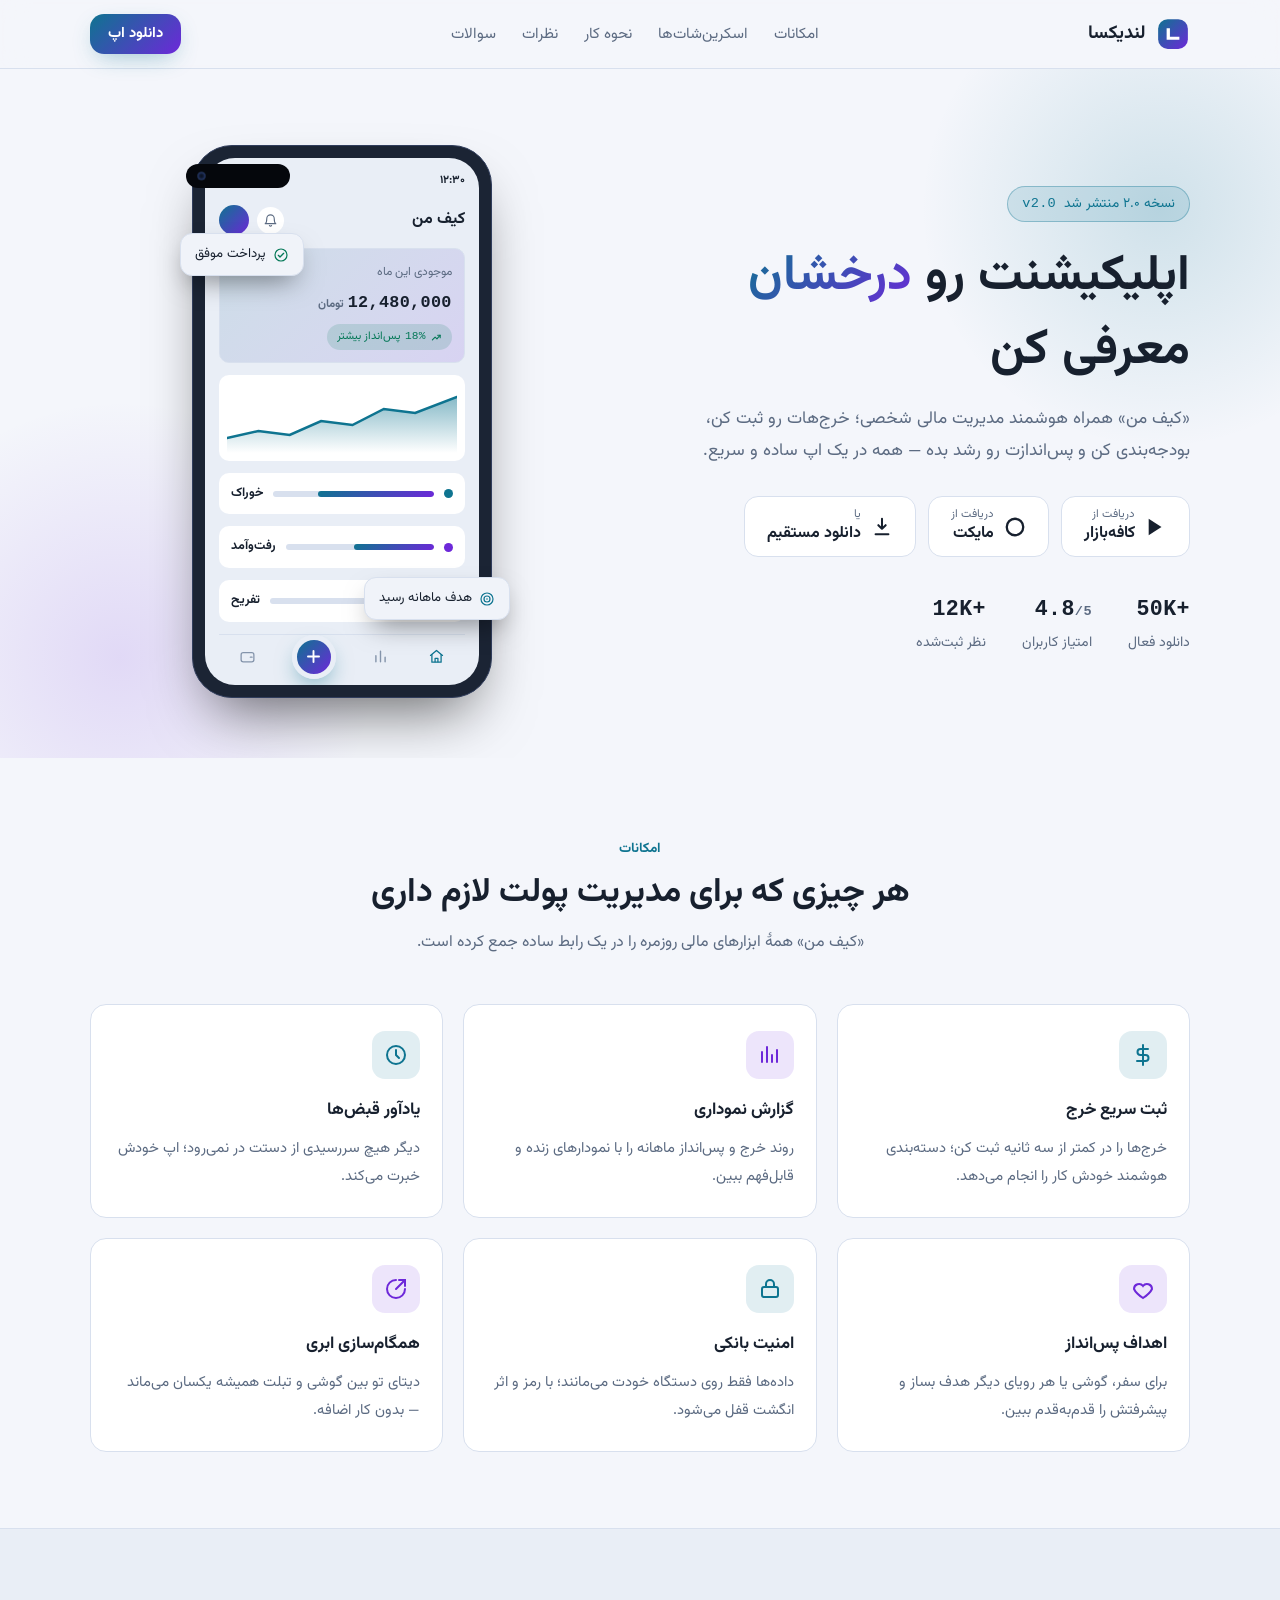
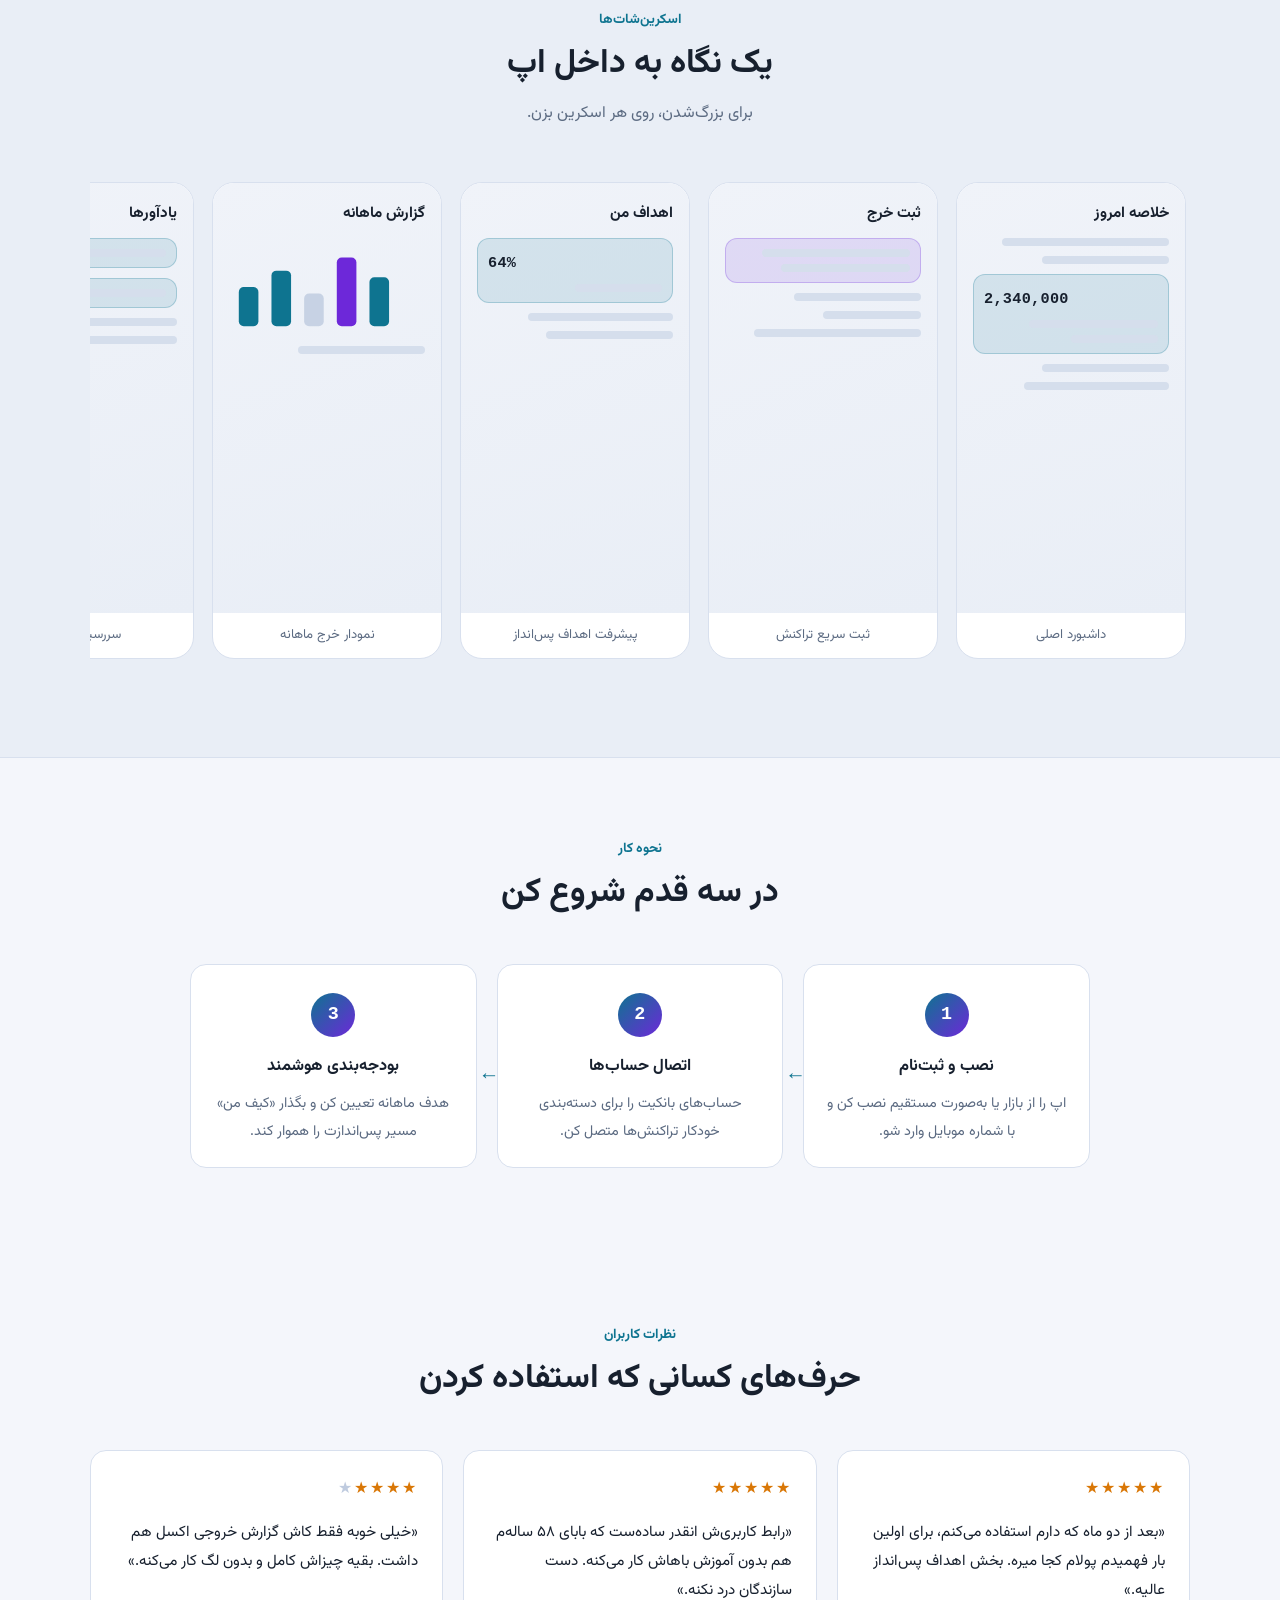
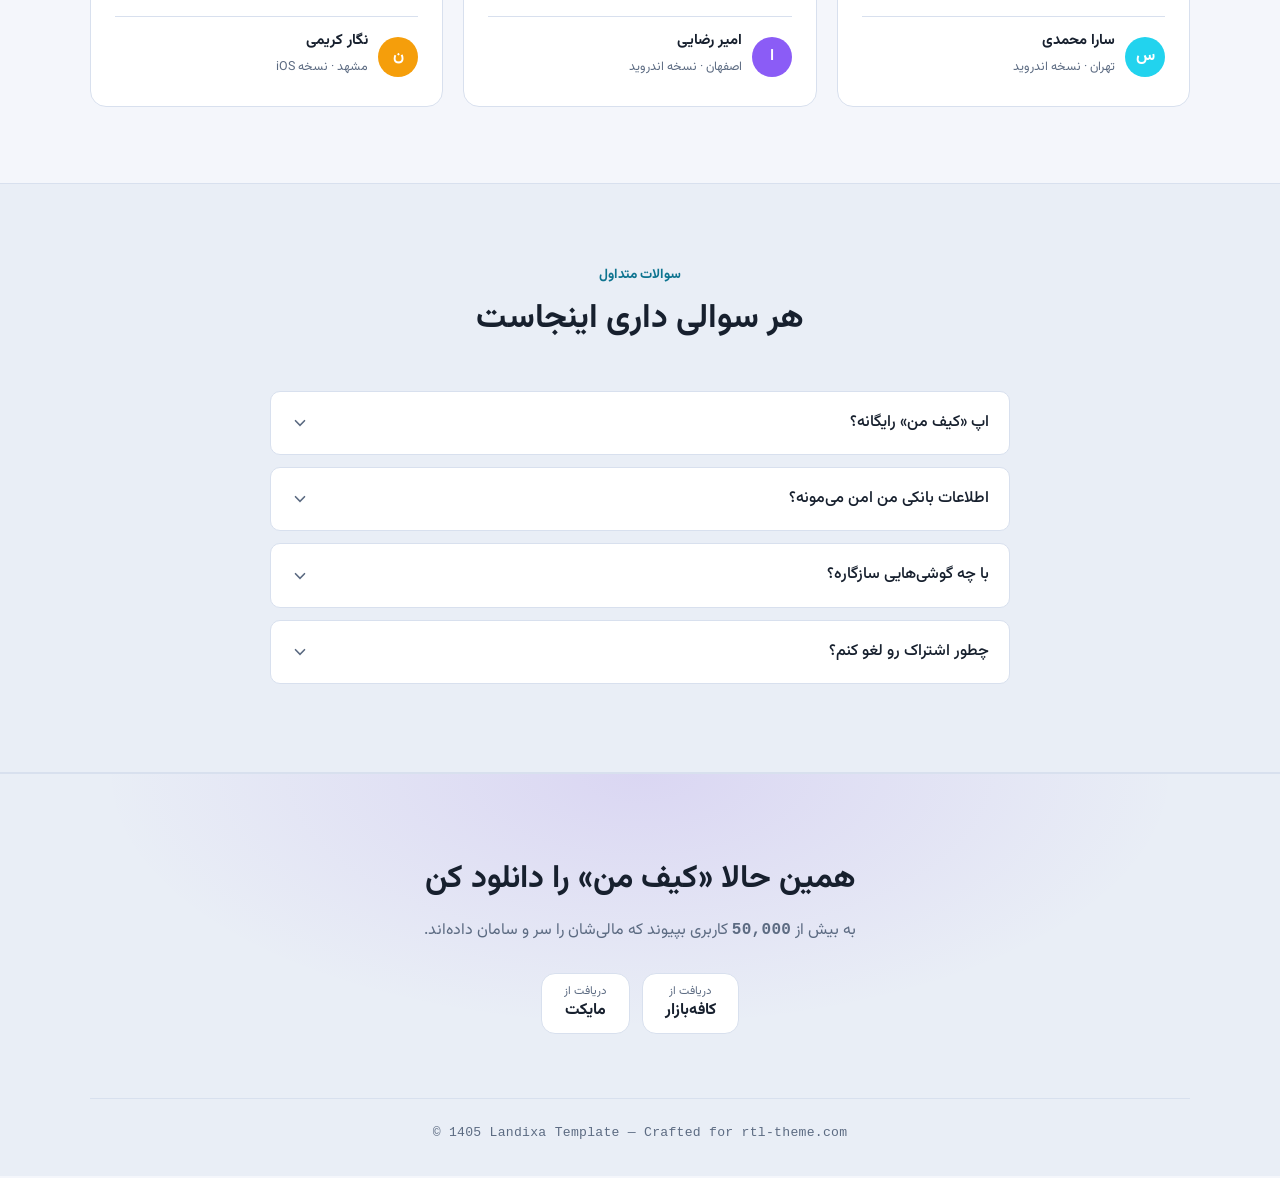
==== commit 2ee00e26: "review-fix: distinct Persian titles + meta descriptions for home-light/home-warm (task item 2 follow" ====
--- a/home-light.html
+++ b/home-light.html
@@ -3,8 +3,8 @@
 <head>
 <meta charset="UTF-8">
 <meta name="viewport" content="width=device-width, initial-scale=1.0">
-<title>لندیکسا | قالب HTML لندینگ معرفی اپلیکیشن</title>
-<meta name="description" content="لندیکسا، قالب HTML راست‌چین برای معرفی و دانلود اپلیکیشن موبایل — سریع، ریسپانسیو و بدون وابستگی خارجی">
+<title>لندیکسا روشن | قالب HTML لندینگ معرفی اپلیکیشن — نسخه روشن</title>
+<meta name="description" content="نسخهٔ روشن قالب لندیکسا؛ همان لندینگ تک‌صفحه‌ای راست‌چین برای معرفی اپلیکیشن، با تم مینیمال و کم‌رنگ">
 <link rel="stylesheet" href="assets/css/style.css">
 </head>
 <body>
--- a/assets/css/style.css
+++ b/assets/css/style.css
@@ -30,26 +30,30 @@
   /* text */
   --text:#E8EDF6;
   --muted:#93A0B8;
-  /* accent family */
+  /* accent family — buyers edit --accent/--accent-2 (and --on-accent);
+     tints, glows, shadows and the gradient derive via color-mix, so the
+     whole template stays in sync. color-mix: Chrome 111+/FF 113+/Safari 16.2+ */
   --accent:#22D3EE;
   --accent-2:#8B5CF6;
   --accent-2-bright:#A78BFA;
-  --grad:linear-gradient(135deg,#22D3EE,#8B5CF6);
   --on-accent:#07121A;
-  --accent-soft:rgba(34,211,238,.12);
-  --accent-2-soft:rgba(139,92,246,.12);
-  --accent-border:rgba(34,211,238,.35);
-  --accent-border-soft:rgba(34,211,238,.25);
-  --accent-2-border-soft:rgba(139,92,246,.25);
-  --glow-accent:rgba(34,211,238,.16);
-  --glow-accent-2:rgba(139,92,246,.14);
-  --app-grad:linear-gradient(135deg,rgba(34,211,238,.14),rgba(139,92,246,.14));
-  --shadow-accent:rgba(34,211,238,.45);
-  --shadow-accent-2:rgba(139,92,246,.55);
-  --shadow-accent-strong:rgba(34,211,238,.55);
+  --grad:linear-gradient(135deg,var(--accent),var(--accent-2));
+  --accent-soft:color-mix(in srgb,var(--accent) 12%,transparent);
+  --accent-2-soft:color-mix(in srgb,var(--accent-2) 12%,transparent);
+  --accent-border:color-mix(in srgb,var(--accent) 35%,transparent);
+  --accent-border-soft:color-mix(in srgb,var(--accent) 25%,transparent);
+  --accent-2-border-soft:color-mix(in srgb,var(--accent-2) 25%,transparent);
+  --glow-accent:color-mix(in srgb,var(--accent) 16%,transparent);
+  --glow-accent-2:color-mix(in srgb,var(--accent-2) 14%,transparent);
+  --app-grad:linear-gradient(135deg,
+    color-mix(in srgb,var(--accent) 14%,transparent),
+    color-mix(in srgb,var(--accent-2) 14%,transparent));
+  --shadow-accent:color-mix(in srgb,var(--accent) 45%,transparent);
+  --shadow-accent-2:color-mix(in srgb,var(--accent-2) 55%,transparent);
+  --shadow-accent-strong:color-mix(in srgb,var(--accent) 55%,transparent);
   /* semantic */
   --success:#34D399;
-  --success-soft:rgba(52,211,153,.15);
+  --success-soft:color-mix(in srgb,var(--success) 15%,transparent);
   --warn:#FBBF24;
   /* chrome */
   --header-bg:rgba(11,15,23,.82);
@@ -93,21 +97,8 @@
   --accent:#0E7490;
   --accent-2:#6D28D9;
   --accent-2-bright:#6D28D9;
-  --grad:linear-gradient(135deg,#0E7490,#6D28D9);
   --on-accent:#FFFFFF;
-  --accent-soft:rgba(14,116,144,.10);
-  --accent-2-soft:rgba(109,40,217,.10);
-  --accent-border:rgba(14,116,144,.40);
-  --accent-border-soft:rgba(14,116,144,.30);
-  --accent-2-border-soft:rgba(109,40,217,.30);
-  --glow-accent:rgba(14,116,144,.14);
-  --glow-accent-2:rgba(109,40,217,.12);
-  --app-grad:linear-gradient(135deg,rgba(14,116,144,.10),rgba(109,40,217,.10));
-  --shadow-accent:rgba(14,116,144,.35);
-  --shadow-accent-2:rgba(109,40,217,.35);
-  --shadow-accent-strong:rgba(14,116,144,.45);
   --success:#047857;
-  --success-soft:rgba(4,120,87,.12);
   --warn:#D97706;
   --header-bg:rgba(244,246,251,.82);
   --overlay:rgba(15,23,42,.55);
@@ -115,23 +106,15 @@
   --scroll-hover:#A9B7CE;
   --nav-idle:#8494AB;
   --data-idle:#C7D2E4;
+  /* accent tints/glows/shadows/gradient: inherited — they derive from
+     --accent/--accent-2 via color-mix in :root */
 }
 html[data-theme="warm"]{
   --accent:#FB923C;
   --accent-2:#F43F5E;
   --accent-2-bright:#FB7185;
-  --grad:linear-gradient(135deg,#FB923C,#F43F5E);
-  --accent-soft:rgba(251,146,60,.12);
-  --accent-2-soft:rgba(244,63,94,.12);
-  --accent-border:rgba(251,146,60,.35);
-  --accent-border-soft:rgba(251,146,60,.25);
-  --accent-2-border-soft:rgba(244,63,94,.25);
-  --glow-accent:rgba(251,146,60,.16);
-  --glow-accent-2:rgba(244,63,94,.14);
-  --app-grad:linear-gradient(135deg,rgba(251,146,60,.14),rgba(244,63,94,.14));
-  --shadow-accent:rgba(251,146,60,.45);
-  --shadow-accent-2:rgba(244,63,94,.55);
-  --shadow-accent-strong:rgba(251,146,60,.55);
+  /* everything else (dark base, tints, glows, gradient, shadows) is
+     inherited; accent tints derive from the new --accent/--accent-2 */
 }
 
 /* ---- Base / reset ---- */
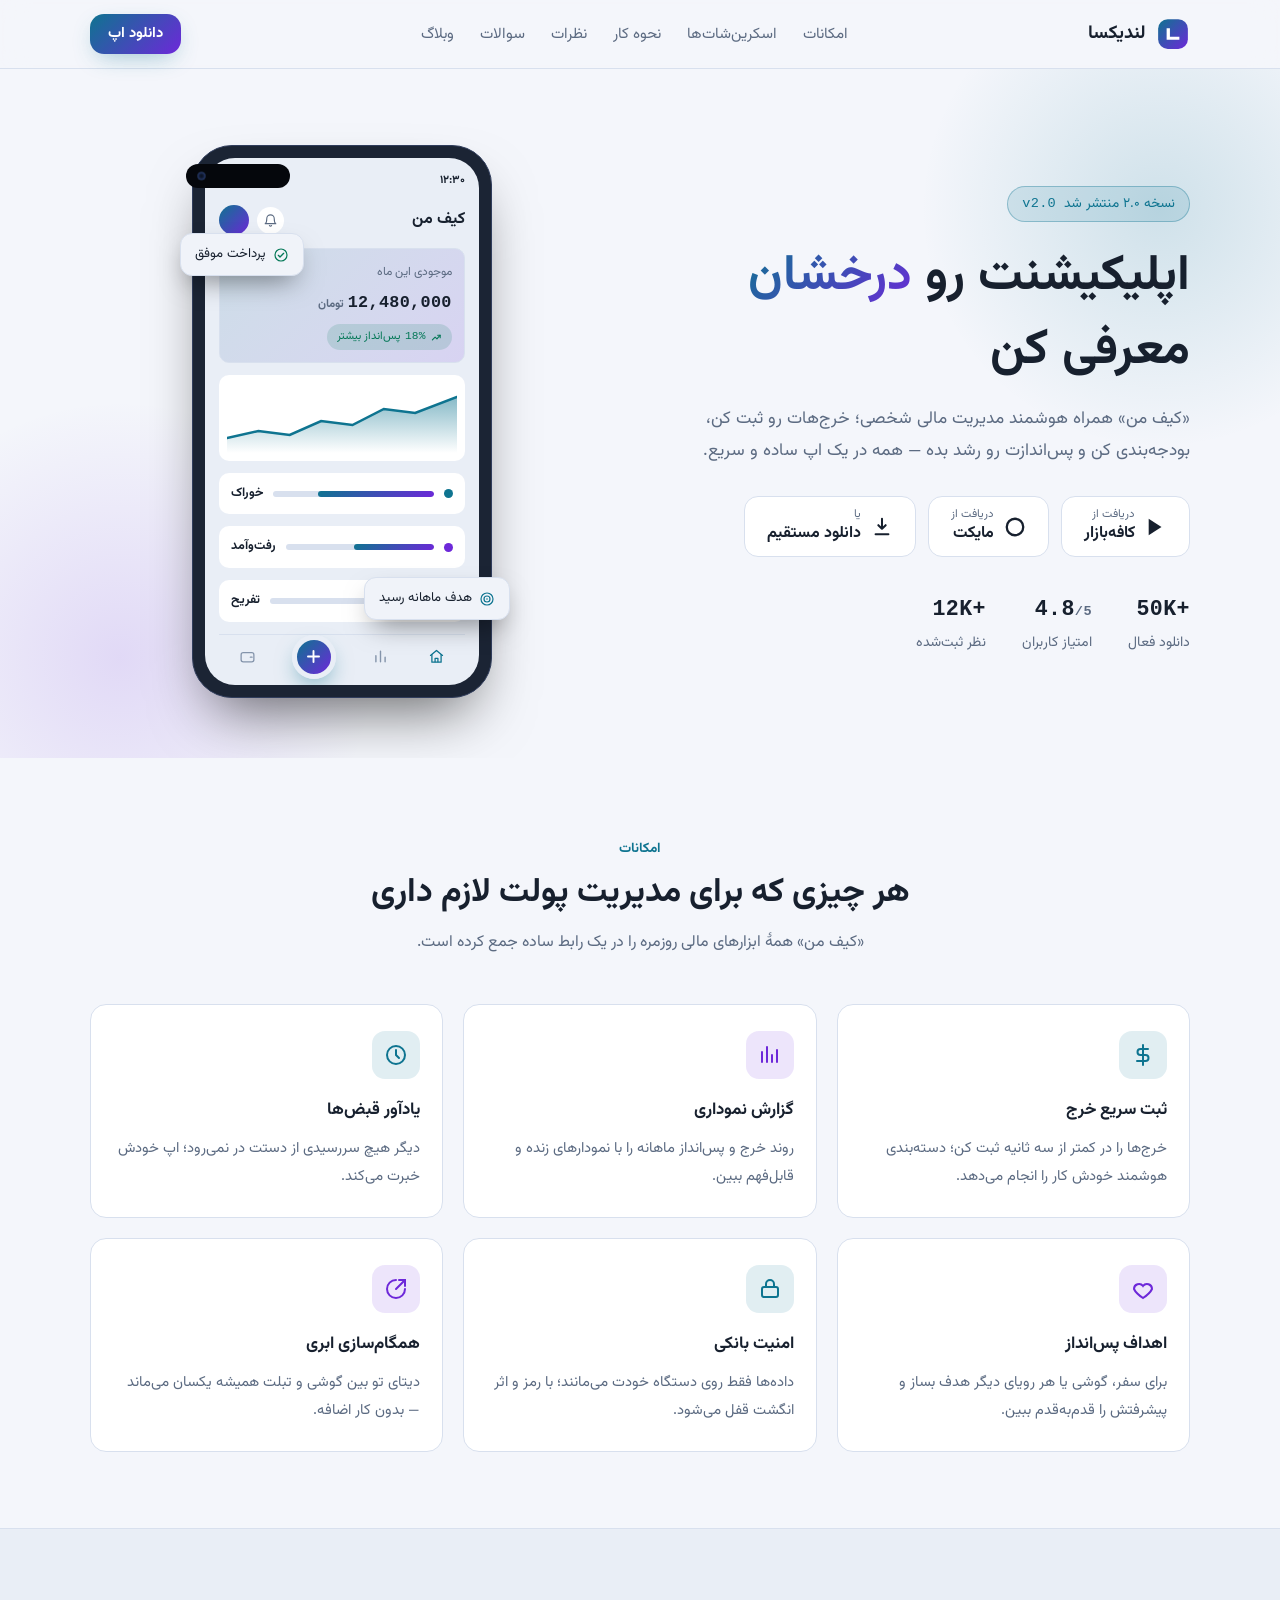
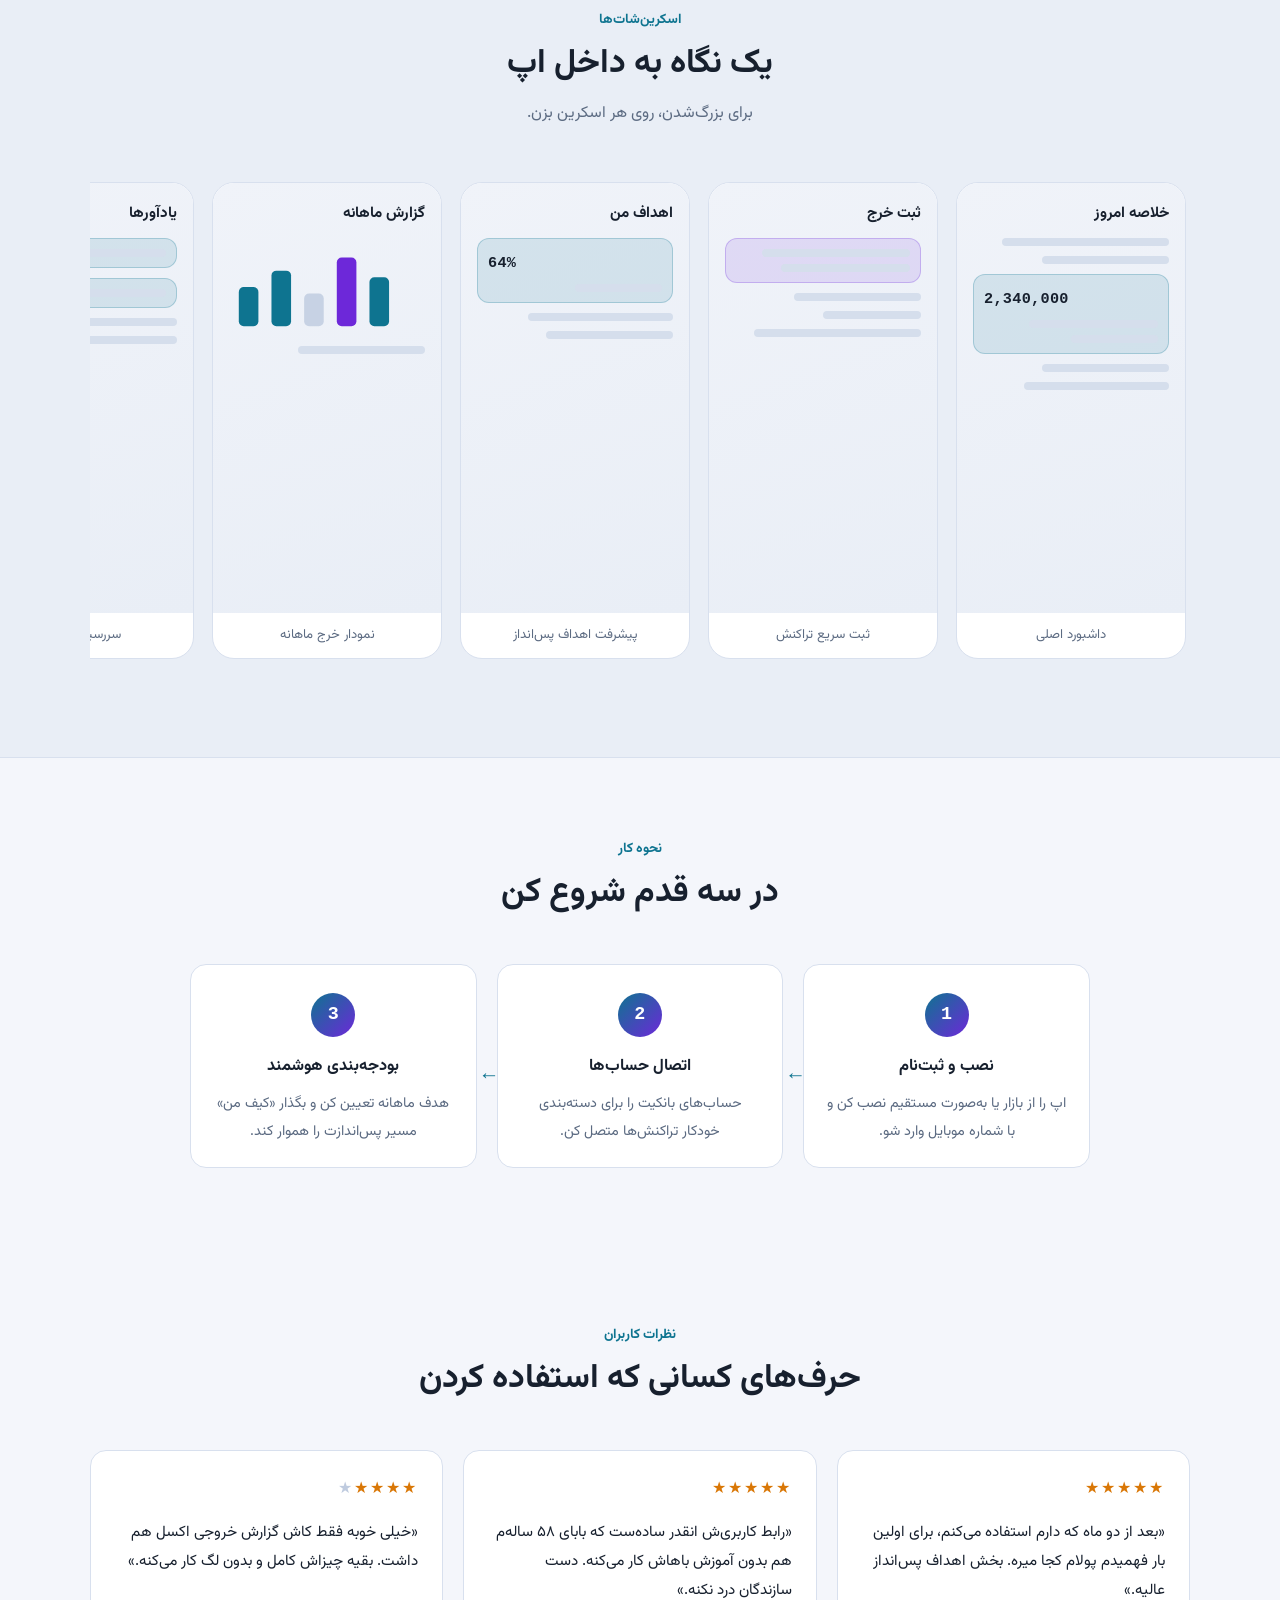
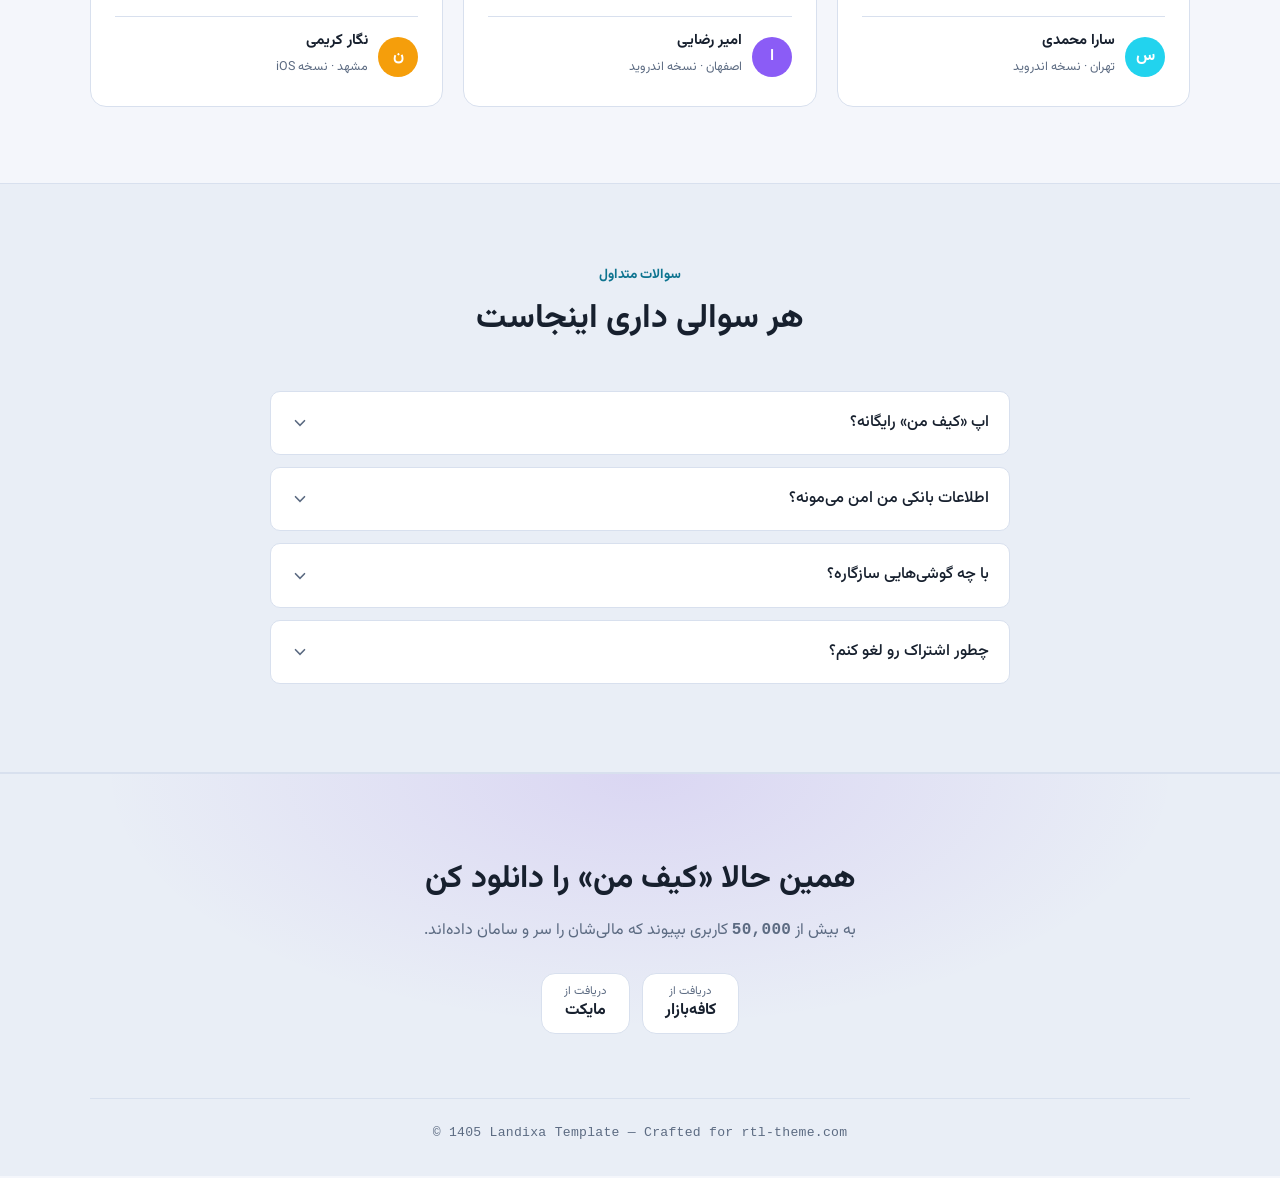
==== commit 131044fc: "feat(nav): add «وبلاگ» link to the nav of all three home pages Identical one-line diff per page (ind" ====
--- a/home-light.html
+++ b/home-light.html
@@ -28,6 +28,7 @@
       <a href="#how">نحوه کار</a>
       <a href="#reviews">نظرات</a>
       <a href="#faq">سوالات</a>
+      <a href="blog/index.html">وبلاگ</a>
     </nav>
     <div class="header-actions">
       <a class="btn btn-primary btn-sm" href="#download">دانلود اپ</a>
--- a/assets/css/style.css
+++ b/assets/css/style.css
@@ -288,11 +288,11 @@
 /* real screenshots dropped in by buyers (see docs/screens/README.md) */
 .shot-screen img{inline-size:100%;block-size:100%;object-fit:cover}
 .shot-screen b{font-size:.95rem}
-.shot-screen .ln{height:8px;border-radius:99px;background:var(--line)}
+.shot-screen .ln,.post-cover .ln{height:8px;border-radius:99px;background:var(--line)}
 .ln-a{inline-size:85%}.ln-b{inline-size:65%}.ln-c{inline-size:74%}.ln-d{inline-size:50%}
 .shot-block{border-radius:12px;background:var(--accent-soft);border:1px solid var(--accent-border-soft);
   padding:10px;display:flex;flex-direction:column;gap:7px}
-.shot-screen.alt .shot-block{background:var(--accent-2-soft);border-color:var(--accent-2-border-soft)}
+.shot-screen.alt .shot-block,.post-cover.alt .shot-block{background:var(--accent-2-soft);border-color:var(--accent-2-border-soft)}
 .shot-caption{padding:10px 14px;font-size:.82rem;color:var(--muted);text-align:center}
 
 /* lightbox */
@@ -349,6 +349,52 @@
 .faq-item[open] .faq-chev{transform:rotate(180deg)}
 .faq-item[open] summary{color:var(--accent)}
 .faq-item p{padding:0 20px 18px;color:var(--muted);font-size:.94rem}
+
+/* ---- Blog (Phase 2B): page hero, post cards, single post ---- */
+.page-hero{position:relative;overflow:hidden;padding-block:72px 20px;text-align:center}
+.page-hero::before{content:'';position:absolute;inset-inline-start:-140px;top:-140px;width:520px;height:520px;
+  background:radial-gradient(circle,var(--glow-accent),transparent 65%);pointer-events:none}
+.page-hero::after{content:'';position:absolute;inset-inline-end:-160px;top:-100px;width:480px;height:480px;
+  background:radial-gradient(circle,var(--glow-accent-2),transparent 65%);pointer-events:none}
+.page-hero h1{font-size:clamp(1.9rem,4.2vw,3.1rem);font-weight:800;line-height:1.5;margin-block-end:12px}
+.page-hero .lead{margin-inline:auto}
+
+.blog-grid{display:grid;grid-template-columns:repeat(3,1fr);gap:20px}
+/* the whole card is the link — keyboard focusable, hover lift like .feature-card */
+.post-card{display:flex;flex-direction:column;background:var(--card);border:1px solid var(--border);
+  border-radius:var(--radius);overflow:hidden;
+  transition:transform .2s ease,border-color .2s ease,box-shadow .2s ease}
+.post-card:hover{transform:translateY(-4px);border-color:var(--hover-border);
+  box-shadow:0 18px 40px -20px var(--shadow-accent)}
+/* pure-CSS cover placeholder — same pattern as .shot-screen (no images) */
+.post-cover{aspect-ratio:16/10;display:flex;flex-direction:column;gap:10px;padding:16px;
+  background:linear-gradient(160deg,var(--card-2),var(--bg-soft));border-block-end:1px solid var(--border)}
+.post-cover b{font-size:.9rem;line-height:1.6}
+.post-body{flex:1;display:flex;flex-direction:column;gap:10px;padding:18px 20px 22px}
+.post-meta{display:flex;flex-wrap:wrap;align-items:center;gap:8px;color:var(--muted);font-size:.8rem}
+.post-chip{display:inline-flex;align-items:center;background:var(--accent-soft);
+  border:1px solid var(--accent-border);color:var(--accent);border-radius:999px;
+  padding:2px 12px;font-size:.74rem;font-weight:700}
+.post-title{font-size:1.08rem;font-weight:700;line-height:1.7}
+.post-excerpt{color:var(--muted);font-size:.92rem;display:-webkit-box;-webkit-box-orient:vertical;
+  -webkit-line-clamp:2;line-clamp:2;overflow:hidden}
+
+/* single post (blog/post.html) */
+.post-layout{max-width:780px;margin-inline:auto}
+.post-layout h1{font-size:clamp(1.7rem,3.6vw,2.5rem);font-weight:800;line-height:1.6;margin-block:20px 14px}
+.post-layout .post-cover{margin-block-start:26px}
+.breadcrumb{display:flex;flex-wrap:wrap;align-items:center;gap:2px;list-style:none;
+  font-size:.85rem;color:var(--muted)}
+/* separator points forward in reading order (RTL-aware, like .step-card) */
+.breadcrumb li:not(:last-child)::after{content:'‹';margin-inline:10px;color:var(--muted)}
+[dir="ltr"] .breadcrumb li:not(:last-child)::after{content:'›'}
+.breadcrumb a{color:var(--muted);transition:color .15s ease}
+.breadcrumb a:hover{color:var(--accent)}
+.post-content{display:flex;flex-direction:column;gap:20px;margin-block-start:28px;font-size:1.02rem}
+.post-content h2{font-size:clamp(1.25rem,2.6vw,1.5rem);font-weight:800;line-height:1.7;margin-block-start:10px}
+.post-content blockquote{border-inline-start:3px solid var(--accent);background:var(--accent-soft);
+  border-radius:var(--radius-sm);padding:18px 22px;font-weight:600;line-height:2}
+
 
 /* ---- Final CTA + Footer ---- */
 .site-footer{padding-block:80px 30px;background:
@@ -368,7 +414,7 @@
   .hero-grid{grid-template-columns:1fr;text-align:center}
   .hero-copy{display:flex;flex-direction:column;align-items:center}
   .lead{margin-inline:auto}
-  .features-grid,.reviews-grid{grid-template-columns:repeat(2,1fr)}
+  .features-grid,.reviews-grid,.blog-grid{grid-template-columns:repeat(2,1fr)}
   .steps-grid{grid-template-columns:1fr;max-width:440px}
 }
 @media(min-width:769px) and (max-width:900px){
@@ -384,6 +430,7 @@
   .nav-toggle{display:flex}
   .header-actions .btn{display:none}  /* hero store buttons are immediately visible below */
   .hero{padding-block:48px 40px}
+  .page-hero{padding-block:48px 12px}
   .section{padding-block:56px}
   .float-chip{display:none}
   .fc-1{inset-inline-end:0}.fc-2{inset-inline-start:0}
@@ -391,7 +438,7 @@
   .hero-stats{gap:22px}
 }
 @media(max-width:560px){
-  .features-grid,.reviews-grid{grid-template-columns:1fr}
+  .features-grid,.reviews-grid,.blog-grid{grid-template-columns:1fr}
 }
 @media(max-width:480px){
   .container{padding-inline:16px}
